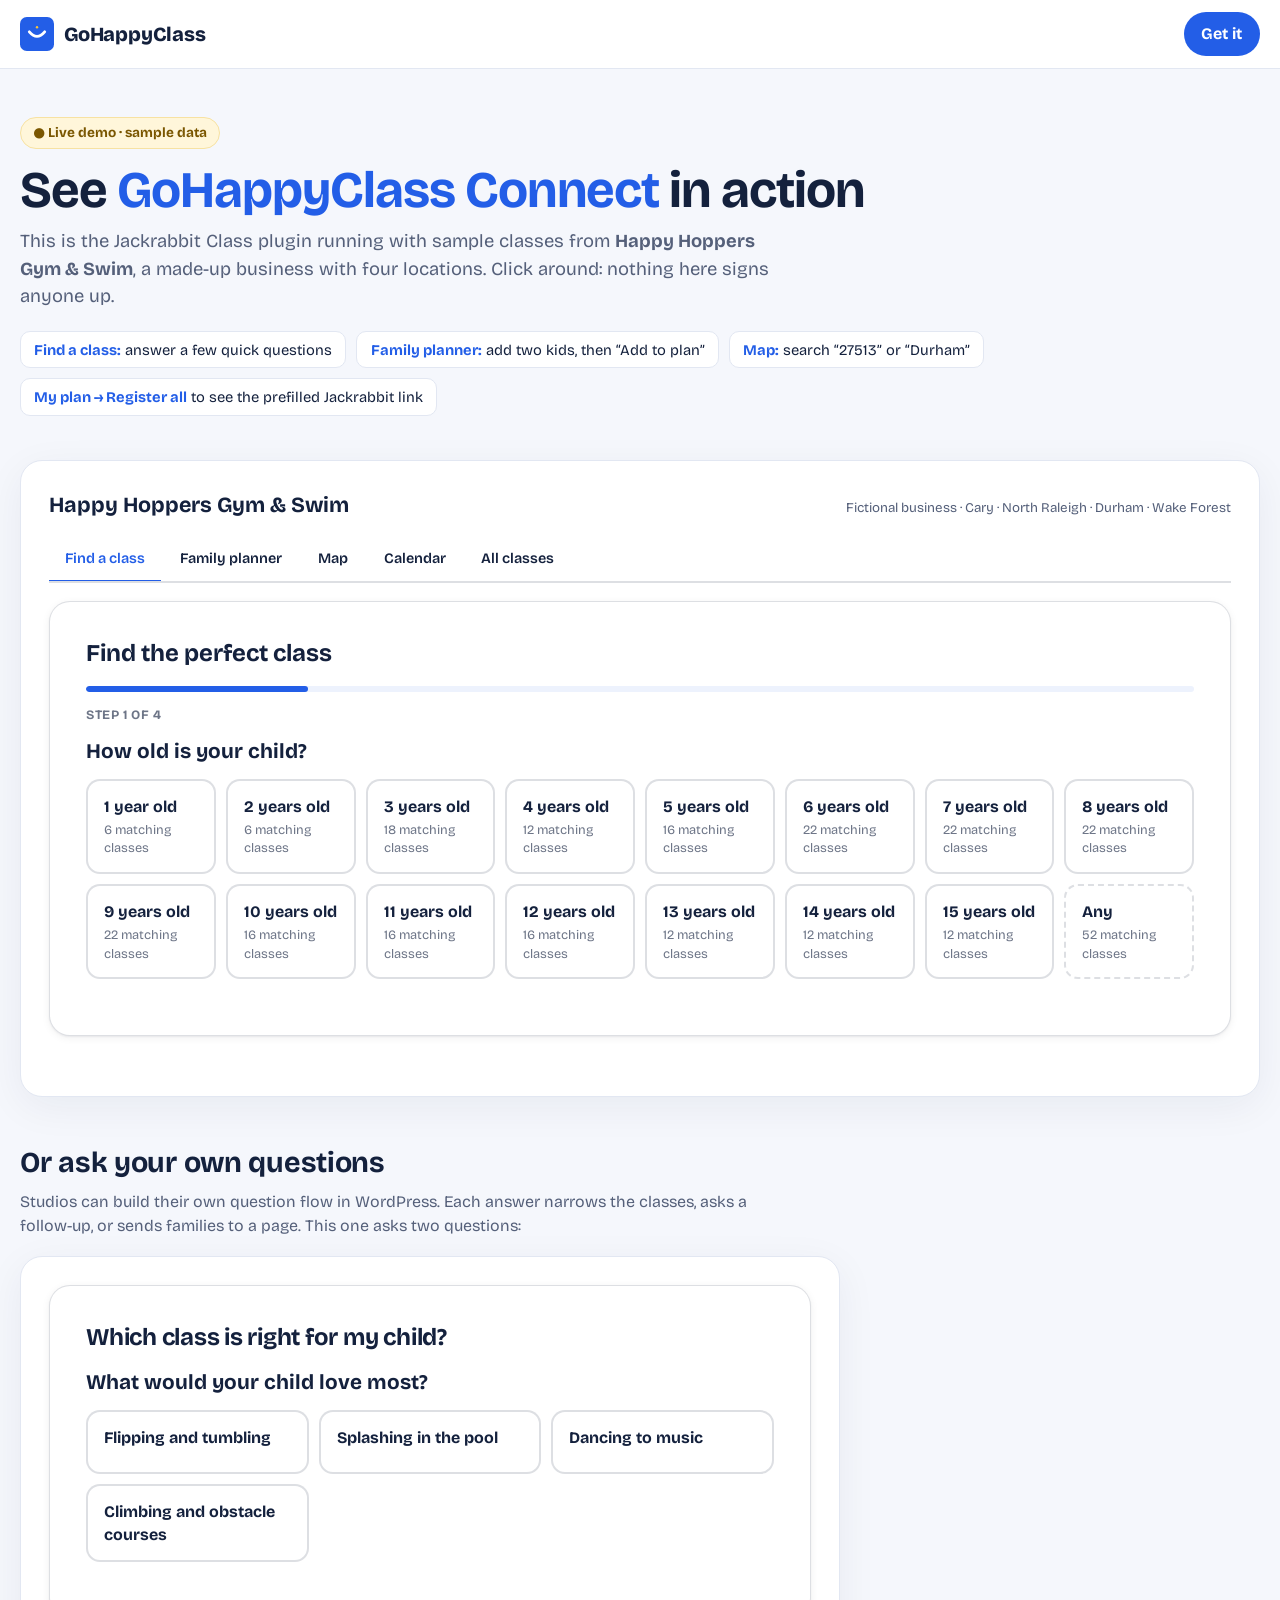
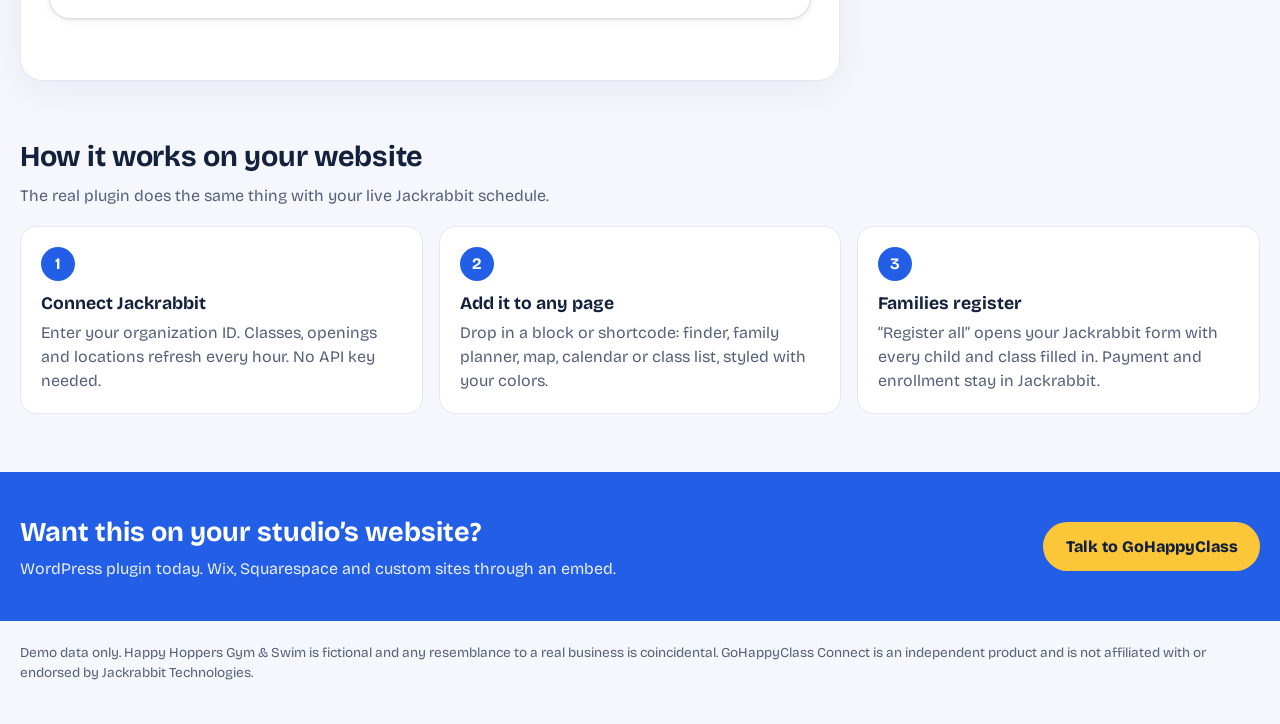
==== demo/index.html @ 3c6f7c7a "Add live GoHappyClass Connect demo at /demo/ and link it from the site Self-contained static demo (f" ====
<!DOCTYPE html>
<html lang="en">
<head>
<meta charset="utf-8">
<meta name="viewport" content="width=device-width, initial-scale=1">
<title>Live Demo – GoHappyClass Connect for Jackrabbit</title>
<meta name="description" content="Try GoHappyClass Connect: a class finder, family planner with multi-child registration, location map and class calendar for Jackrabbit Class businesses. Sample data from a fictional gym.">
<meta name="theme-color" content="#235EE7">
<link rel="icon" type="image/svg+xml" href='data:image/svg+xml;utf8,<svg xmlns="http://www.w3.org/2000/svg" viewBox="0 0 400 400"><rect width="400" height="400" rx="80" fill="%23235EE7"/><path d="M 110 175 Q 200 280 290 175" fill="none" stroke="%23ffffff" stroke-width="34" stroke-linecap="round"/><circle cx="200" cy="120" r="14" fill="%23fbc638"/></svg>'>
<link rel="preconnect" href="https://fonts.googleapis.com">
<link rel="preconnect" href="https://fonts.gstatic.com" crossorigin>
<link href="https://fonts.googleapis.com/css2?family=Bricolage+Grotesque:opsz,wght@12..96,400;12..96,500;12..96,600;12..96,700;12..96,800&display=swap" rel="stylesheet">
<link rel="stylesheet" href="assets/vendor/leaflet/leaflet.css">
<link rel="stylesheet" href="assets/css/frontend.css">
<style>
	:root {
		--ghc-blue: #235EE7;
		--ghc-blue-dark: #1a47b3;
		--ghc-yellow: #fbc638;
		--ghc-ink: #14213d;
		--ghc-muted: #55607a;
		--ghc-bg: #f5f7fc;
		--ghc-line: #e2e7f2;
	}
	* { box-sizing: border-box; }
	html { scroll-behavior: smooth; }
	body { margin: 0; font-family: 'Bricolage Grotesque', system-ui, -apple-system, 'Segoe UI', sans-serif; color: var(--ghc-ink); background: var(--ghc-bg); line-height: 1.5; }
	a { color: var(--ghc-blue); }
	.wrap { width: min(1240px, 100% - 32px); margin: 0 auto; }

	/* Brand colours for the widgets (same settings as Display → Branding in WordPress). */
	.jrcc { --jrcc-primary: #235EE7; --jrcc-accent: #fbc638; --jrcc-text: #14213d; --jrcc-surface: #ffffff; --jrcc-radius: 14px; }

	.site-header { background: #fff; border-bottom: 1px solid var(--ghc-line); }
	.site-header .wrap { display: flex; align-items: center; justify-content: space-between; gap: 16px; min-height: 68px; }
	.brand { display: inline-flex; align-items: center; gap: 10px; color: var(--ghc-ink); text-decoration: none; font-weight: 800; font-size: 1.25rem; letter-spacing: -.01em; }
	.brand svg { width: 34px; height: 34px; }
	.header-cta { display: inline-flex; align-items: center; padding: .6em 1.1em; border-radius: 999px; background: var(--ghc-blue); color: #fff; font-weight: 700; text-decoration: none; }
	.header-cta:hover { background: var(--ghc-blue-dark); }
	.header-cta { white-space: nowrap; }
	@media (max-width: 480px) { .header-cta { font-size: .85rem; padding: .5em .9em; } .brand { font-size: 1.05rem; } }

	.hero { padding: 48px 0 28px; }
	.pill { display: inline-flex; align-items: center; gap: 8px; padding: .35em .9em; border-radius: 999px; background: #fff6da; color: #7a5600; font-weight: 700; font-size: .85rem; border: 1px solid #f7e2a2; }
	.hero h1 { margin: 14px 0 10px; font-size: clamp(2rem, 4.5vw, 3.2rem); line-height: 1.08; letter-spacing: -.02em; }
	.hero h1 span { color: var(--ghc-blue); }
	.hero p { margin: 0; max-width: 760px; font-size: 1.15rem; color: var(--ghc-muted); }
	.try { display: flex; flex-wrap: wrap; gap: 10px; margin-top: 20px; padding: 0; list-style: none; }
	.try li { padding: .45em .9em; border-radius: 10px; background: #fff; border: 1px solid var(--ghc-line); font-size: .92rem; }
	.try strong { color: var(--ghc-blue); }

	.demo-card { padding: clamp(14px, 3vw, 28px); background: #fff; border: 1px solid var(--ghc-line); border-radius: 22px; box-shadow: 0 10px 40px rgba(20, 33, 61, .06); }
	.demo-biz { display: flex; flex-wrap: wrap; align-items: baseline; justify-content: space-between; gap: 6px 16px; margin-bottom: 18px; }
	.demo-biz h2 { margin: 0; font-size: 1.35rem; }
	.demo-biz small { color: var(--ghc-muted); }

	section.more { padding: 44px 0 10px; }
	section.more h2 { font-size: 1.8rem; margin: 0 0 6px; letter-spacing: -.01em; }
	section.more > .wrap > p { color: var(--ghc-muted); margin: 0 0 18px; max-width: 760px; }
	.wizard-card { max-width: 820px; }

	.how { display: grid; grid-template-columns: repeat(auto-fit, minmax(240px, 1fr)); gap: 16px; margin-top: 8px; }
	.how div { padding: 20px; background: #fff; border: 1px solid var(--ghc-line); border-radius: 16px; }
	.how b { display: grid; place-items: center; width: 34px; height: 34px; margin-bottom: 10px; border-radius: 50%; background: var(--ghc-blue); color: #fff; }
	.how h3 { margin: 0 0 4px; font-size: 1.1rem; }
	.how p { margin: 0; color: var(--ghc-muted); }

	.cta { margin: 48px 0 0; padding: 40px 0; background: var(--ghc-blue); color: #fff; }
	.cta .wrap { display: flex; flex-wrap: wrap; align-items: center; justify-content: space-between; gap: 18px; }
	.cta h2 { margin: 0; font-size: 1.7rem; }
	.cta p { margin: 4px 0 0; opacity: .9; }
	.cta a { display: inline-flex; padding: .8em 1.4em; border-radius: 999px; background: var(--ghc-yellow); color: var(--ghc-ink); font-weight: 800; text-decoration: none; }
	footer { padding: 22px 0 40px; color: var(--ghc-muted); font-size: .85rem; }
</style>
</head>
<body>

<header class="site-header">
	<div class="wrap">
		<a class="brand" href="../">
			<svg viewBox="0 0 400 400" aria-hidden="true"><rect width="400" height="400" rx="80" fill="#235EE7"/><path d="M 110 175 Q 200 280 290 175" fill="none" stroke="#fff" stroke-width="34" stroke-linecap="round"/><circle cx="200" cy="120" r="14" fill="#fbc638"/></svg>
			GoHappyClass
		</a>
		<a class="header-cta" href="../services/wordpress-plugin/">Get it</a>
	</div>
</header>

<main>
	<section class="hero">
		<div class="wrap">
			<span class="pill">● Live demo · sample data</span>
			<h1>See <span>GoHappyClass Connect</span> in action</h1>
			<p>This is the Jackrabbit Class plugin running with sample classes from <strong>Happy Hoppers Gym &amp; Swim</strong>, a made-up business with four locations. Click around: nothing here signs anyone up.</p>
			<ul class="try">
				<li><strong>Find a class:</strong> answer a few quick questions</li>
				<li><strong>Family planner:</strong> add two kids, then “Add to plan”</li>
				<li><strong>Map:</strong> search “27513” or “Durham”</li>
				<li><strong>My plan → Register all</strong> to see the prefilled Jackrabbit link</li>
			</ul>
		</div>
	</section>

	<div class="wrap">
		<div class="demo-card">
			<div class="demo-biz">
				<h2>Happy Hoppers Gym &amp; Swim</h2>
				<small>Fictional business · Cary · North Raleigh · Durham · Wake Forest</small>
			</div>
			<div class="jrcc jrcc-widget" data-jrcc='{"widget":"app","tabs":"finder,family,map,calendar,classes","default":"finder","org":"","category":"","cat1":"","cat2":"","cat3":"","categories":"","exclude":"","keywords":"","location":"","type":"","age":"","hide_full":"","children":{"finder":{"mode":"guided","steps":"age,category,day,location","title":"Find the perfect class"},"map":{"layout":"split","height":560,"zoom":"","lat":"","lng":"","radius":25,"filters":"category,age,day,type"},"calendar":{"view":"week","views":"week,month,list","color_by":"category","filters":"category,age,location,type","weekends":"yes"},"classes":{"layout":"cards","filters":"search,category,age,day,location,type","sort":"day","limit":0}}}'>
				<p class="jrcc-loading" role="status">Loading classes…</p>
			</div>
		</div>
	</div>

	<section class="more">
		<div class="wrap">
			<h2>Or ask your own questions</h2>
			<p>Studios can build their own question flow in WordPress. Each answer narrows the classes, asks a follow-up, or sends families to a page. This one asks two questions:</p>
			<div class="demo-card wizard-card">
				<div class="jrcc jrcc-widget" data-jrcc='{"widget":"finder","mode":"wizard","title":"Which class is right for my child?","org":"","category":"","cat1":"","cat2":"","cat3":"","categories":"","exclude":"","keywords":"","location":"","type":"","age":"","hide_full":""}'>
					<p class="jrcc-loading" role="status">Loading classes…</p>
				</div>
			</div>
		</div>
	</section>

	<section class="more">
		<div class="wrap">
			<h2>How it works on your website</h2>
			<p>The real plugin does the same thing with your live Jackrabbit schedule.</p>
			<div class="how">
				<div><b>1</b><h3>Connect Jackrabbit</h3><p>Enter your organization ID. Classes, openings and locations refresh every hour. No API key needed.</p></div>
				<div><b>2</b><h3>Add it to any page</h3><p>Drop in a block or shortcode: finder, family planner, map, calendar or class list, styled with your colors.</p></div>
				<div><b>3</b><h3>Families register</h3><p>“Register all” opens your Jackrabbit form with every child and class filled in. Payment and enrollment stay in Jackrabbit.</p></div>
			</div>
		</div>
	</section>

	<section class="cta">
		<div class="wrap">
			<div>
				<h2>Want this on your studio’s website?</h2>
				<p>WordPress plugin today. Wix, Squarespace and custom sites through an embed.</p>
			</div>
			<a href="../#contact">Talk to GoHappyClass</a>
		</div>
	</section>
</main>

<footer>
	<div class="wrap">Demo data only. Happy Hoppers Gym &amp; Swim is fictional and any resemblance to a real business is coincidental. GoHappyClass Connect is an independent product and is not affiliated with or endorsed by Jackrabbit Technologies.</div>
</footer>

<script src="demo-data.js"></script>
<script src="demo-config.js"></script>
<script src="assets/js/core.js"></script>
<script src="assets/js/plan.js"></script>
<script src="assets/js/classes.js"></script>
<script src="assets/js/finder.js"></script>
<script src="assets/js/calendar.js"></script>
<script src="assets/js/map.js"></script>
<script src="assets/js/app.js"></script>
</body>
</html>
---- demo/assets/vendor/leaflet/leaflet.css ----
/* required styles */

.leaflet-pane,
.leaflet-tile,
.leaflet-marker-icon,
.leaflet-marker-shadow,
.leaflet-tile-container,
.leaflet-pane > svg,
.leaflet-pane > canvas,
.leaflet-zoom-box,
.leaflet-image-layer,
.leaflet-layer {
	position: absolute;
	left: 0;
	top: 0;
	}
.leaflet-container {
	overflow: hidden;
	}
.leaflet-tile,
.leaflet-marker-icon,
.leaflet-marker-shadow {
	-webkit-user-select: none;
	   -moz-user-select: none;
	        user-select: none;
	  -webkit-user-drag: none;
	}
/* Prevents IE11 from highlighting tiles in blue */
.leaflet-tile::selection {
	background: transparent;
}
/* Safari renders non-retina tile on retina better with this, but Chrome is worse */
.leaflet-safari .leaflet-tile {
	image-rendering: -webkit-optimize-contrast;
	}
/* hack that prevents hw layers "stretching" when loading new tiles */
.leaflet-safari .leaflet-tile-container {
	width: 1600px;
	height: 1600px;
	-webkit-transform-origin: 0 0;
	}
.leaflet-marker-icon,
.leaflet-marker-shadow {
	display: block;
	}
/* .leaflet-container svg: reset svg max-width decleration shipped in Joomla! (joomla.org) 3.x */
/* .leaflet-container img: map is broken in FF if you have max-width: 100% on tiles */
.leaflet-container .leaflet-overlay-pane svg {
	max-width: none !important;
	max-height: none !important;
	}
.leaflet-container .leaflet-marker-pane img,
.leaflet-container .leaflet-shadow-pane img,
.leaflet-container .leaflet-tile-pane img,
.leaflet-container img.leaflet-image-layer,
.leaflet-container .leaflet-tile {
	max-width: none !important;
	max-height: none !important;
	width: auto;
	padding: 0;
	}

.leaflet-container img.leaflet-tile {
	/* See: https://bugs.chromium.org/p/chromium/issues/detail?id=600120 */
	mix-blend-mode: plus-lighter;
}

.leaflet-container.leaflet-touch-zoom {
	-ms-touch-action: pan-x pan-y;
	touch-action: pan-x pan-y;
	}
.leaflet-container.leaflet-touch-drag {
	-ms-touch-action: pinch-zoom;
	/* Fallback for FF which doesn't support pinch-zoom */
	touch-action: none;
	touch-action: pinch-zoom;
}
.leaflet-container.leaflet-touch-drag.leaflet-touch-zoom {
	-ms-touch-action: none;
	touch-action: none;
}
.leaflet-container {
	-webkit-tap-highlight-color: transparent;
}
.leaflet-container a {
	-webkit-tap-highlight-color: rgba(51, 181, 229, 0.4);
}
.leaflet-tile {
	filter: inherit;
	visibility: hidden;
	}
.leaflet-tile-loaded {
	visibility: inherit;
	}
.leaflet-zoom-box {
	width: 0;
	height: 0;
	-moz-box-sizing: border-box;
	     box-sizing: border-box;
	z-index: 800;
	}
/* workaround for https://bugzilla.mozilla.org/show_bug.cgi?id=888319 */
.leaflet-overlay-pane svg {
	-moz-user-select: none;
	}

.leaflet-pane         { z-index: 400; }

.leaflet-tile-pane    { z-index: 200; }
.leaflet-overlay-pane { z-index: 400; }
.leaflet-shadow-pane  { z-index: 500; }
.leaflet-marker-pane  { z-index: 600; }
.leaflet-tooltip-pane   { z-index: 650; }
.leaflet-popup-pane   { z-index: 700; }

.leaflet-map-pane canvas { z-index: 100; }
.leaflet-map-pane svg    { z-index: 200; }

.leaflet-vml-shape {
	width: 1px;
	height: 1px;
	}
.lvml {
	behavior: url(#default#VML);
	display: inline-block;
	position: absolute;
	}


/* control positioning */

.leaflet-control {
	position: relative;
	z-index: 800;
	pointer-events: visiblePainted; /* IE 9-10 doesn't have auto */
	pointer-events: auto;
	}
.leaflet-top,
.leaflet-bottom {
	position: absolute;
	z-index: 1000;
	pointer-events: none;
	}
.leaflet-top {
	top: 0;
	}
.leaflet-right {
	right: 0;
	}
.leaflet-bottom {
	bottom: 0;
	}
.leaflet-left {
	left: 0;
	}
.leaflet-control {
	float: left;
	clear: both;
	}
.leaflet-right .leaflet-control {
	float: right;
	}
.leaflet-top .leaflet-control {
	margin-top: 10px;
	}
.leaflet-bottom .leaflet-control {
	margin-bottom: 10px;
	}
.leaflet-left .leaflet-control {
	margin-left: 10px;
	}
.leaflet-right .leaflet-control {
	margin-right: 10px;
	}


/* zoom and fade animations */

.leaflet-fade-anim .leaflet-popup {
	opacity: 0;
	-webkit-transition: opacity 0.2s linear;
	   -moz-transition: opacity 0.2s linear;
	        transition: opacity 0.2s linear;
	}
.leaflet-fade-anim .leaflet-map-pane .leaflet-popup {
	opacity: 1;
	}
.leaflet-zoom-animated {
	-webkit-transform-origin: 0 0;
	    -ms-transform-origin: 0 0;
	        transform-origin: 0 0;
	}
svg.leaflet-zoom-animated {
	will-change: transform;
}

.leaflet-zoom-anim .leaflet-zoom-animated {
	-webkit-transition: -webkit-transform 0.25s cubic-bezier(0,0,0.25,1);
	   -moz-transition:    -moz-transform 0.25s cubic-bezier(0,0,0.25,1);
	        transition:         transform 0.25s cubic-bezier(0,0,0.25,1);
	}
.leaflet-zoom-anim .leaflet-tile,
.leaflet-pan-anim .leaflet-tile {
	-webkit-transition: none;
	   -moz-transition: none;
	        transition: none;
	}

.leaflet-zoom-anim .leaflet-zoom-hide {
	visibility: hidden;
	}


/* cursors */

.leaflet-interactive {
	cursor: pointer;
	}
.leaflet-grab {
	cursor: -webkit-grab;
	cursor:    -moz-grab;
	cursor:         grab;
	}
.leaflet-crosshair,
.leaflet-crosshair .leaflet-interactive {
	cursor: crosshair;
	}
.leaflet-popup-pane,
.leaflet-control {
	cursor: auto;
	}
.leaflet-dragging .leaflet-grab,
.leaflet-dragging .leaflet-grab .leaflet-interactive,
.leaflet-dragging .leaflet-marker-draggable {
	cursor: move;
	cursor: -webkit-grabbing;
	cursor:    -moz-grabbing;
	cursor:         grabbing;
	}

/* marker & overlays interactivity */
.leaflet-marker-icon,
.leaflet-marker-shadow,
.leaflet-image-layer,
.leaflet-pane > svg path,
.leaflet-tile-container {
	pointer-events: none;
	}

.leaflet-marker-icon.leaflet-interactive,
.leaflet-image-layer.leaflet-interactive,
.leaflet-pane > svg path.leaflet-interactive,
svg.leaflet-image-layer.leaflet-interactive path {
	pointer-events: visiblePainted; /* IE 9-10 doesn't have auto */
	pointer-events: auto;
	}

/* visual tweaks */

.leaflet-container {
	background: #ddd;
	outline-offset: 1px;
	}
.leaflet-container a {
	color: #0078A8;
	}
.leaflet-zoom-box {
	border: 2px dotted #38f;
	background: rgba(255,255,255,0.5);
	}


/* general typography */
.leaflet-container {
	font-family: "Helvetica Neue", Arial, Helvetica, sans-serif;
	font-size: 12px;
	font-size: 0.75rem;
	line-height: 1.5;
	}


/* general toolbar styles */

.leaflet-bar {
	box-shadow: 0 1px 5px rgba(0,0,0,0.65);
	border-radius: 4px;
	}
.leaflet-bar a {
	background-color: #fff;
	border-bottom: 1px solid #ccc;
	width: 26px;
	height: 26px;
	line-height: 26px;
	display: block;
	text-align: center;
	text-decoration: none;
	color: black;
	}
.leaflet-bar a,
.leaflet-control-layers-toggle {
	background-position: 50% 50%;
	background-repeat: no-repeat;
	display: block;
	}
.leaflet-bar a:hover,
.leaflet-bar a:focus {
	background-color: #f4f4f4;
	}
.leaflet-bar a:first-child {
	border-top-left-radius: 4px;
	border-top-right-radius: 4px;
	}
.leaflet-bar a:last-child {
	border-bottom-left-radius: 4px;
	border-bottom-right-radius: 4px;
	border-bottom: none;
	}
.leaflet-bar a.leaflet-disabled {
	cursor: default;
	background-color: #f4f4f4;
	color: #bbb;
	}

.leaflet-touch .leaflet-bar a {
	width: 30px;
	height: 30px;
	line-height: 30px;
	}
.leaflet-touch .leaflet-bar a:first-child {
	border-top-left-radius: 2px;
	border-top-right-radius: 2px;
	}
.leaflet-touch .leaflet-bar a:last-child {
	border-bottom-left-radius: 2px;
	border-bottom-right-radius: 2px;
	}

/* zoom control */

.leaflet-control-zoom-in,
.leaflet-control-zoom-out {
	font: bold 18px 'Lucida Console', Monaco, monospace;
	text-indent: 1px;
	}

.leaflet-touch .leaflet-control-zoom-in, .leaflet-touch .leaflet-control-zoom-out  {
	font-size: 22px;
	}


/* layers control */

.leaflet-control-layers {
	box-shadow: 0 1px 5px rgba(0,0,0,0.4);
	background: #fff;
	border-radius: 5px;
	}
.leaflet-control-layers-toggle {
	background-image: url(images/layers.png);
	width: 36px;
	height: 36px;
	}
.leaflet-retina .leaflet-control-layers-toggle {
	background-image: url(images/layers-2x.png);
	background-size: 26px 26px;
	}
.leaflet-touch .leaflet-control-layers-toggle {
	width: 44px;
	height: 44px;
	}
.leaflet-control-layers .leaflet-control-layers-list,
.leaflet-control-layers-expanded .leaflet-control-layers-toggle {
	display: none;
	}
.leaflet-control-layers-expanded .leaflet-control-layers-list {
	display: block;
	position: relative;
	}
.leaflet-control-layers-expanded {
	padding: 6px 10px 6px 6px;
	color: #333;
	background: #fff;
	}
.leaflet-control-layers-scrollbar {
	overflow-y: scroll;
	overflow-x: hidden;
	padding-right: 5px;
	}
.leaflet-control-layers-selector {
	margin-top: 2px;
	position: relative;
	top: 1px;
	}
.leaflet-control-layers label {
	display: block;
	font-size: 13px;
	font-size: 1.08333em;
	}
.leaflet-control-layers-separator {
	height: 0;
	border-top: 1px solid #ddd;
	margin: 5px -10px 5px -6px;
	}

/* Default icon URLs */
.leaflet-default-icon-path { /* used only in path-guessing heuristic, see L.Icon.Default */
	background-image: url(images/marker-icon.png);
	}


/* attribution and scale controls */

.leaflet-container .leaflet-control-attribution {
	background: #fff;
	background: rgba(255, 255, 255, 0.8);
	margin: 0;
	}
.leaflet-control-attribution,
.leaflet-control-scale-line {
	padding: 0 5px;
	color: #333;
	line-height: 1.4;
	}
.leaflet-control-attribution a {
	text-decoration: none;
	}
.leaflet-control-attribution a:hover,
.leaflet-control-attribution a:focus {
	text-decoration: underline;
	}
.leaflet-attribution-flag {
	display: inline !important;
	vertical-align: baseline !important;
	width: 1em;
	height: 0.6669em;
	}
.leaflet-left .leaflet-control-scale {
	margin-left: 5px;
	}
.leaflet-bottom .leaflet-control-scale {
	margin-bottom: 5px;
	}
.leaflet-control-scale-line {
	border: 2px solid #777;
	border-top: none;
	line-height: 1.1;
	padding: 2px 5px 1px;
	white-space: nowrap;
	-moz-box-sizing: border-box;
	     box-sizing: border-box;
	background: rgba(255, 255, 255, 0.8);
	text-shadow: 1px 1px #fff;
	}
.leaflet-control-scale-line:not(:first-child) {
	border-top: 2px solid #777;
	border-bottom: none;
	margin-top: -2px;
	}
.leaflet-control-scale-line:not(:first-child):not(:last-child) {
	border-bottom: 2px solid #777;
	}

.leaflet-touch .leaflet-control-attribution,
.leaflet-touch .leaflet-control-layers,
.leaflet-touch .leaflet-bar {
	box-shadow: none;
	}
.leaflet-touch .leaflet-control-layers,
.leaflet-touch .leaflet-bar {
	border: 2px solid rgba(0,0,0,0.2);
	background-clip: padding-box;
	}


/* popup */

.leaflet-popup {
	position: absolute;
	text-align: center;
	margin-bottom: 20px;
	}
.leaflet-popup-content-wrapper {
	padding: 1px;
	text-align: left;
	border-radius: 12px;
	}
.leaflet-popup-content {
	margin: 13px 24px 13px 20px;
	line-height: 1.3;
	font-size: 13px;
	font-size: 1.08333em;
	min-height: 1px;
	}
.leaflet-popup-content p {
	margin: 17px 0;
	margin: 1.3em 0;
	}
.leaflet-popup-tip-container {
	width: 40px;
	height: 20px;
	position: absolute;
	left: 50%;
	margin-top: -1px;
	margin-left: -20px;
	overflow: hidden;
	pointer-events: none;
	}
.leaflet-popup-tip {
	width: 17px;
	height: 17px;
	padding: 1px;

	margin: -10px auto 0;
	pointer-events: auto;

	-webkit-transform: rotate(45deg);
	   -moz-transform: rotate(45deg);
	    -ms-transform: rotate(45deg);
	        transform: rotate(45deg);
	}
.leaflet-popup-content-wrapper,
.leaflet-popup-tip {
	background: white;
	color: #333;
	box-shadow: 0 3px 14px rgba(0,0,0,0.4);
	}
.leaflet-container a.leaflet-popup-close-button {
	position: absolute;
	top: 0;
	right: 0;
	border: none;
	text-align: center;
	width: 24px;
	height: 24px;
	font: 16px/24px Tahoma, Verdana, sans-serif;
	color: #757575;
	text-decoration: none;
	background: transparent;
	}
.leaflet-container a.leaflet-popup-close-button:hover,
.leaflet-container a.leaflet-popup-close-button:focus {
	color: #585858;
	}
.leaflet-popup-scrolled {
	overflow: auto;
	}

.leaflet-oldie .leaflet-popup-content-wrapper {
	-ms-zoom: 1;
	}
.leaflet-oldie .leaflet-popup-tip {
	width: 24px;
	margin: 0 auto;

	-ms-filter: "progid:DXImageTransform.Microsoft.Matrix(M11=0.70710678, M12=0.70710678, M21=-0.70710678, M22=0.70710678)";
	filter: progid:DXImageTransform.Microsoft.Matrix(M11=0.70710678, M12=0.70710678, M21=-0.70710678, M22=0.70710678);
	}

.leaflet-oldie .leaflet-control-zoom,
.leaflet-oldie .leaflet-control-layers,
.leaflet-oldie .leaflet-popup-content-wrapper,
.leaflet-oldie .leaflet-popup-tip {
	border: 1px solid #999;
	}


/* div icon */

.leaflet-div-icon {
	background: #fff;
	border: 1px solid #666;
	}


/* Tooltip */
/* Base styles for the element that has a tooltip */
.leaflet-tooltip {
	position: absolute;
	padding: 6px;
	background-color: #fff;
	border: 1px solid #fff;
	border-radius: 3px;
	color: #222;
	white-space: nowrap;
	-webkit-user-select: none;
	-moz-user-select: none;
	-ms-user-select: none;
	user-select: none;
	pointer-events: none;
	box-shadow: 0 1px 3px rgba(0,0,0,0.4);
	}
.leaflet-tooltip.leaflet-interactive {
	cursor: pointer;
	pointer-events: auto;
	}
.leaflet-tooltip-top:before,
.leaflet-tooltip-bottom:before,
.leaflet-tooltip-left:before,
.leaflet-tooltip-right:before {
	position: absolute;
	pointer-events: none;
	border: 6px solid transparent;
	background: transparent;
	content: "";
	}

/* Directions */

.leaflet-tooltip-bottom {
	margin-top: 6px;
}
.leaflet-tooltip-top {
	margin-top: -6px;
}
.leaflet-tooltip-bottom:before,
.leaflet-tooltip-top:before {
	left: 50%;
	margin-left: -6px;
	}
.leaflet-tooltip-top:before {
	bottom: 0;
	margin-bottom: -12px;
	border-top-color: #fff;
	}
.leaflet-tooltip-bottom:before {
	top: 0;
	margin-top: -12px;
	margin-left: -6px;
	border-bottom-color: #fff;
	}
.leaflet-tooltip-left {
	margin-left: -6px;
}
.leaflet-tooltip-right {
	margin-left: 6px;
}
.leaflet-tooltip-left:before,
.leaflet-tooltip-right:before {
	top: 50%;
	margin-top: -6px;
	}
.leaflet-tooltip-left:before {
	right: 0;
	margin-right: -12px;
	border-left-color: #fff;
	}
.leaflet-tooltip-right:before {
	left: 0;
	margin-left: -12px;
	border-right-color: #fff;
	}

/* Printing */

@media print {
	/* Prevent printers from removing background-images of controls. */
	.leaflet-control {
		-webkit-print-color-adjust: exact;
		print-color-adjust: exact;
		}
	}
---- demo/assets/css/frontend.css ----
/* GoHappyClass Connect for Jackrabbit — front end.
   Brand colors come from CSS variables set in Settings → Display. Everything is
   scoped under .jrcc so themes are not affected, and fonts are inherited. */

.jrcc {
	--jrcc-primary: #1f6f64;
	--jrcc-accent: #f2a541;
	--jrcc-text: #1d2327;
	--jrcc-surface: #ffffff;
	--jrcc-radius: 12px;
	--jrcc-muted: color-mix(in srgb, var(--jrcc-text) 62%, transparent);
	--jrcc-line: color-mix(in srgb, var(--jrcc-text) 14%, transparent);
	--jrcc-soft: color-mix(in srgb, var(--jrcc-primary) 8%, var(--jrcc-surface));
	--jrcc-shadow: 0 1px 2px rgba(16, 24, 40, .06), 0 2px 8px rgba(16, 24, 40, .06);
	color: var(--jrcc-text);
	font-size: 16px;
	line-height: 1.45;
	box-sizing: border-box;
}
.jrcc *, .jrcc *::before, .jrcc *::after { box-sizing: inherit; }
.jrcc-widget { margin: 0 0 2em; container-type: inline-size; container-name: jrcc; }
.jrcc [hidden] { display: none !important; }
.jrcc h2, .jrcc h3, .jrcc h4 { color: var(--jrcc-text); margin: 0; line-height: 1.25; }
.jrcc p { margin: 0; }
.jrcc a { color: var(--jrcc-primary); }
.jrcc-muted { color: var(--jrcc-muted); font-size: .875em; }
.jrcc-strong { font-weight: 600; }
.jrcc-center { text-align: center; }
.jrcc-icon { width: 1.05em; height: 1.05em; flex: none; fill: none; stroke: currentColor; stroke-width: 2; stroke-linecap: round; stroke-linejoin: round; }

/* Loading / fallback */
.jrcc-fallback-list { display: none; }
.jrcc-loading { padding: 2em; text-align: center; color: var(--jrcc-muted); }
.jrcc-loading::before { content: ""; display: inline-block; width: 1em; height: 1em; margin-right: .5em; vertical-align: -2px; border: 2px solid var(--jrcc-line); border-top-color: var(--jrcc-primary); border-radius: 50%; animation: jrcc-spin .8s linear infinite; }
@keyframes jrcc-spin { to { transform: rotate(360deg); } }
.jrcc-admin-notice { padding: 12px 16px; margin: 0 0 1em; background: #fff8e5; border-left: 4px solid #dba617; font-size: 14px; }

/* Buttons */
.jrcc-btn { display: inline-flex; align-items: center; justify-content: center; gap: .35em; min-height: 40px; padding: .5em 1.05em; border: 1px solid transparent; border-radius: calc(var(--jrcc-radius) * .75); font: inherit; font-size: .9375em; font-weight: 600; line-height: 1.2; text-decoration: none !important; cursor: pointer; transition: background-color .15s, border-color .15s, color .15s, box-shadow .15s; white-space: nowrap; }
.jrcc-btn:focus-visible, .jrcc-option:focus-visible, .jrcc-event:focus-visible, .jrcc-loc:focus-visible, .jrcc-linklike:focus-visible, .jrcc-chip:focus-visible, .jrcc-tabs button:focus-visible, .jrcc-segmented button:focus-visible { outline: 3px solid color-mix(in srgb, var(--jrcc-primary) 45%, transparent); outline-offset: 2px; }
.jrcc-btn-primary { background: var(--jrcc-primary); color: #fff !important; }
.jrcc-btn-primary:hover { background: color-mix(in srgb, var(--jrcc-primary) 85%, #000); }
.jrcc-btn-ghost { background: var(--jrcc-surface); border-color: var(--jrcc-line); color: var(--jrcc-text); }
.jrcc-btn-ghost:hover { border-color: var(--jrcc-primary); color: var(--jrcc-primary); }
.jrcc-btn-link, .jrcc .jrcc-btn-link { background: none; border: 0; padding: .25em 0; min-height: 0; color: var(--jrcc-primary); font: inherit; font-weight: 600; cursor: pointer; text-decoration: underline; text-underline-offset: 2px; }
.jrcc-btn-icon { width: 40px; padding: 0; background: var(--jrcc-surface); border-color: var(--jrcc-line); color: var(--jrcc-text); }
.jrcc-btn-icon:hover { border-color: var(--jrcc-primary); }
.jrcc-btn-sm { min-height: 30px; padding: .3em .7em; font-size: .8125em; }
.jrcc-btn-lg { min-height: 48px; padding: .7em 1.6em; font-size: 1em; }
.jrcc-linklike { background: none; border: 0; padding: 0; margin: 0; font: inherit; color: inherit; text-align: left; cursor: pointer; }
.jrcc-linklike:hover { color: var(--jrcc-primary); text-decoration: underline; }

/* Inputs & filters */
.jrcc-toolbar { display: flex; flex-wrap: wrap; align-items: flex-end; justify-content: space-between; gap: 12px; margin: 0 0 16px; }
.jrcc-toolbar-end { display: flex; align-items: flex-end; gap: 12px; margin-left: auto; }
.jrcc-filters { display: flex; flex-wrap: wrap; align-items: flex-end; gap: 10px; }
.jrcc-filter { display: flex; flex-direction: column; gap: 4px; margin: 0; }
.jrcc-filters .jrcc-filter-label { position: absolute; width: 1px; height: 1px; overflow: hidden; clip: rect(0 0 0 0); white-space: nowrap; }
.jrcc-filter-label { font-size: .75em; font-weight: 600; text-transform: uppercase; letter-spacing: .04em; color: var(--jrcc-muted); }
.jrcc-filter-search { position: relative; flex-direction: row; align-items: center; }
.jrcc-filter-search .jrcc-icon { position: absolute; left: 12px; color: var(--jrcc-muted); pointer-events: none; }
.jrcc-filter-search .jrcc-input { padding-left: 36px; }
.jrcc-input, .jrcc-select { min-height: 42px; padding: .5em .8em; border: 1px solid var(--jrcc-line); border-radius: calc(var(--jrcc-radius) * .75); background: var(--jrcc-surface); color: var(--jrcc-text); font: inherit; font-size: .9375em; max-width: 100%; }
.jrcc-select { padding-right: 2em; min-width: 9em; }
.jrcc-input:focus, .jrcc-select:focus { outline: none; border-color: var(--jrcc-primary); box-shadow: 0 0 0 3px color-mix(in srgb, var(--jrcc-primary) 20%, transparent); }
.jrcc-count { font-size: .875em; color: var(--jrcc-muted); align-self: center; }
.jrcc-clear { align-self: center; }
.jrcc-check { display: inline-flex; align-items: center; gap: .4em; font-size: .9375em; cursor: pointer; }

/* Badges */
.jrcc-badge { display: inline-flex; align-items: center; padding: .15em .6em; border-radius: 999px; font-size: .72em; font-weight: 700; letter-spacing: .03em; text-transform: uppercase; background: var(--jrcc-soft); color: var(--jrcc-primary); white-space: nowrap; }
.jrcc-badge-camp { background: color-mix(in srgb, var(--jrcc-accent) 22%, var(--jrcc-surface)); color: color-mix(in srgb, var(--jrcc-accent) 55%, #000); }
.jrcc-badge-cat { background: transparent; border: 1px solid var(--jrcc-line); color: var(--jrcc-muted); text-transform: none; letter-spacing: 0; font-weight: 600; }
.jrcc-badge-low { background: #fff1e0; color: #a14a00; text-transform: none; letter-spacing: 0; }
.jrcc-badge-full { background: #f3f4f6; color: #555; }
.jrcc-badge-tag { color: #fff; }

/* Cards */
.jrcc-cards { display: grid; grid-template-columns: repeat(auto-fill, minmax(min(100%, 290px), 1fr)); gap: 16px; }
.jrcc-cards-1 { grid-template-columns: 1fr; }
.jrcc-card { position: relative; display: flex; flex-direction: column; gap: 10px; padding: 18px; background: var(--jrcc-surface); border: 1px solid var(--jrcc-line); border-radius: var(--jrcc-radius); box-shadow: var(--jrcc-shadow); border-top: 4px solid var(--jrcc-card-accent, var(--jrcc-primary)); }
.jrcc-card.is-full { opacity: .85; }
.jrcc-card-top { display: flex; flex-wrap: wrap; gap: 6px; }
.jrcc-card-title { font-size: 1.08em; font-weight: 700; }
.jrcc-meta { list-style: none; margin: 0; padding: 0; display: grid; gap: 6px; font-size: .9em; }
.jrcc-meta li { display: flex; align-items: flex-start; gap: 8px; margin: 0; }
.jrcc-meta .jrcc-icon { margin-top: .2em; color: var(--jrcc-primary); }
.jrcc-card-foot { display: flex; flex-wrap: wrap; align-items: center; justify-content: space-between; gap: 10px; margin-top: auto; padding-top: 12px; border-top: 1px solid var(--jrcc-line); }
.jrcc-card-actions { display: flex; gap: 8px; margin-left: auto; }
.jrcc-price { font-weight: 700; }
.jrcc-more { margin-top: 16px; }

/* Empty */
.jrcc-empty { display: flex; flex-direction: column; align-items: center; gap: 8px; padding: 40px 16px; text-align: center; color: var(--jrcc-muted); border: 1px dashed var(--jrcc-line); border-radius: var(--jrcc-radius); }
.jrcc-empty .jrcc-icon { width: 28px; height: 28px; color: var(--jrcc-accent); }

/* Table */
.jrcc-table-wrap { overflow-x: auto; border: 1px solid var(--jrcc-line); border-radius: var(--jrcc-radius); }
.jrcc-table { width: 100%; border-collapse: collapse; font-size: .9em; background: var(--jrcc-surface); margin: 0; }
.jrcc-table th { text-align: left; font-size: .78em; text-transform: uppercase; letter-spacing: .04em; color: var(--jrcc-muted); background: var(--jrcc-soft); }
.jrcc-table th, .jrcc-table td { padding: 12px 14px; border: 0; border-bottom: 1px solid var(--jrcc-line); vertical-align: top; }
.jrcc-table tr:last-child td { border-bottom: 0; }
.jrcc-table tr.is-full td { color: var(--jrcc-muted); }
.jrcc-td-action { text-align: right; }

/* Details dialog */
.jrcc-dialog { width: min(640px, calc(100vw - 24px)); max-height: calc(100vh - 32px); padding: 0; border: 0; border-radius: var(--jrcc-radius); background: var(--jrcc-surface); color: var(--jrcc-text); box-shadow: 0 24px 60px rgba(0, 0, 0, .25); }
.jrcc-dialog::backdrop { background: rgba(15, 23, 42, .55); }
.jrcc-dialog-inner { position: relative; display: flex; flex-direction: column; gap: 14px; padding: 28px; }
.jrcc-dialog h2 { font-size: 1.4em; padding-right: 32px; }
.jrcc-dialog-close { position: absolute; top: 14px; right: 14px; display: grid; place-items: center; width: 36px; height: 36px; border: 0; border-radius: 50%; background: var(--jrcc-soft); color: var(--jrcc-text); cursor: pointer; }
.jrcc-dialog-close .jrcc-icon { width: 18px; height: 18px; }
.jrcc-details { display: grid; grid-template-columns: max-content 1fr; gap: 8px 18px; margin: 0; font-size: .95em; }
.jrcc-details dt { font-weight: 700; color: var(--jrcc-muted); font-size: .85em; text-transform: uppercase; letter-spacing: .04em; padding-top: .15em; }
.jrcc-details dd { margin: 0; }
.jrcc-desc { font-size: .95em; padding-top: 12px; border-top: 1px solid var(--jrcc-line); }
.jrcc-desc p { margin: 0 0 .7em; }
.jrcc-dialog-actions { display: flex; flex-wrap: wrap; justify-content: flex-end; gap: 10px; padding-top: 6px; }

/* Calendar */
.jrcc-cal-head { display: flex; flex-wrap: wrap; align-items: center; justify-content: space-between; gap: 12px; margin-bottom: 14px; }
.jrcc-cal-head-left { display: flex; align-items: center; gap: 14px; flex-wrap: wrap; }
.jrcc-cal-nav { display: flex; gap: 6px; }
.jrcc-cal-title { font-size: 1.15em; font-weight: 700; }
.jrcc-segmented { display: inline-flex; padding: 3px; gap: 2px; border-radius: calc(var(--jrcc-radius) * .75 + 3px); background: var(--jrcc-soft); }
.jrcc-segmented button, .jrcc-tabs button { border: 0; background: transparent; color: var(--jrcc-text); font: inherit; font-weight: 600; font-size: .9em; padding: .45em 1em; border-radius: calc(var(--jrcc-radius) * .75); cursor: pointer; }
.jrcc-segmented button[aria-selected="true"] { background: var(--jrcc-surface); color: var(--jrcc-primary); box-shadow: var(--jrcc-shadow); }
.jrcc-week { display: grid; grid-template-columns: repeat(var(--jrcc-cols, 7), minmax(0, 1fr)); gap: 8px; }
.jrcc-day { display: flex; flex-direction: column; min-width: 0; background: var(--jrcc-soft); border-radius: var(--jrcc-radius); padding: 8px; }
.jrcc-day.is-today { box-shadow: inset 0 0 0 2px var(--jrcc-primary); }
.jrcc-day-head { display: flex; align-items: baseline; gap: 6px; padding: 4px 4px 8px; font-size: .85em; font-weight: 700; text-transform: uppercase; letter-spacing: .04em; }
.jrcc-day-date { color: var(--jrcc-muted); font-weight: 600; }
.jrcc-day-count { margin-left: auto; color: var(--jrcc-muted); font-weight: 600; display: none; }
.jrcc-day-events { display: flex; flex-direction: column; gap: 6px; }
.jrcc-none { padding: 4px; font-size: .8em; }
.jrcc-event { --jrcc-event: var(--jrcc-primary); display: flex; flex-direction: column; align-items: flex-start; gap: 2px; width: 100%; padding: 8px 9px; border: 0; border-left: 4px solid var(--jrcc-event); border-radius: calc(var(--jrcc-radius) * .6); background: var(--jrcc-surface); color: var(--jrcc-text); font: inherit; font-size: .82em; text-align: left; cursor: pointer; box-shadow: var(--jrcc-shadow); }
.jrcc-event:hover { background: color-mix(in srgb, var(--jrcc-event) 10%, var(--jrcc-surface)); }
.jrcc-event.is-full { opacity: .6; }
.jrcc-event-time { font-weight: 700; color: color-mix(in srgb, var(--jrcc-event) 70%, var(--jrcc-text)); }
.jrcc-event-name { font-weight: 600; line-height: 1.25; overflow-wrap: anywhere; }
.jrcc-event-meta { color: var(--jrcc-muted); font-size: .92em; }
.jrcc-event .jrcc-badge { margin-top: 3px; }
.jrcc-event.is-compact { flex-direction: row; display: block; padding: 3px 6px; font-size: .75em; white-space: nowrap; overflow: hidden; text-overflow: ellipsis; box-shadow: none; background: color-mix(in srgb, var(--jrcc-event) 12%, var(--jrcc-surface)); border-left-width: 3px; }
.jrcc-weekend-note { padding: 8px; margin-bottom: 6px; border-radius: calc(var(--jrcc-radius) * .6); background: color-mix(in srgb, var(--jrcc-accent) 18%, var(--jrcc-surface)); font-size: .8em; }
.jrcc-month { display: grid; grid-template-columns: repeat(var(--jrcc-cols, 7), minmax(0, 1fr)); border: 1px solid var(--jrcc-line); border-radius: var(--jrcc-radius); overflow: hidden; background: var(--jrcc-line); gap: 1px; }
.jrcc-month-dow { padding: 8px; background: var(--jrcc-soft); font-size: .75em; font-weight: 700; text-transform: uppercase; letter-spacing: .04em; text-align: center; }
.jrcc-month-cell { display: flex; flex-direction: column; gap: 3px; min-height: 110px; padding: 6px; background: var(--jrcc-surface); min-width: 0; }
.jrcc-month-cell.is-out { background: color-mix(in srgb, var(--jrcc-surface) 92%, var(--jrcc-text)); }
.jrcc-month-cell.is-today .jrcc-month-date { background: var(--jrcc-primary); color: #fff; }
.jrcc-month-date { align-self: flex-end; display: grid; place-items: center; min-width: 26px; height: 26px; border-radius: 50%; font-size: .8em; font-weight: 700; }
.jrcc-month-more { font-size: .75em; text-align: left; }
.jrcc-agenda { display: grid; gap: 20px; }
.jrcc-agenda h4 { font-size: .85em; text-transform: uppercase; letter-spacing: .05em; color: var(--jrcc-muted); margin-bottom: 8px; }
.jrcc-agenda ul { list-style: none; margin: 0; padding: 0; display: grid; gap: 8px; }
.jrcc-agenda-row { display: flex; flex-wrap: wrap; align-items: center; gap: 10px 16px; margin: 0; padding: 12px 14px; background: var(--jrcc-surface); border: 1px solid var(--jrcc-line); border-left: 4px solid var(--jrcc-event, var(--jrcc-primary)); border-radius: var(--jrcc-radius); }
.jrcc-agenda-time { min-width: 9.5em; font-weight: 700; font-size: .9em; }
.jrcc-agenda-main { display: flex; flex-direction: column; gap: 2px; flex: 1 1 14em; }
.jrcc-agenda-row .jrcc-btn { margin-left: auto; }
.jrcc-legend { display: flex; flex-wrap: wrap; gap: 6px 16px; margin-top: 14px; font-size: .82em; color: var(--jrcc-muted); }
.jrcc-legend-item { display: inline-flex; align-items: center; gap: 6px; }
.jrcc-legend-item i { width: 12px; height: 12px; border-radius: 3px; }

/* Finder */
.jrcc-finder { padding: clamp(18px, 4vw, 36px); background: var(--jrcc-surface); border: 1px solid var(--jrcc-line); border-radius: calc(var(--jrcc-radius) * 1.5); box-shadow: var(--jrcc-shadow); }
.jrcc .jrcc-finder-title { font-size: 1.5em; margin-bottom: 18px; }
.jrcc-finder-panel { display: flex; flex-direction: column; gap: 14px; }
.jrcc-progress { height: 6px; border-radius: 99px; background: var(--jrcc-soft); overflow: hidden; }
.jrcc-progress span { display: block; height: 100%; background: var(--jrcc-primary); border-radius: inherit; transition: width .3s; }
.jrcc-step-count { font-size: .8em; font-weight: 700; text-transform: uppercase; letter-spacing: .05em; color: var(--jrcc-muted); }
.jrcc-question { font-size: 1.3em; }
.jrcc-options { display: grid; grid-template-columns: repeat(auto-fill, minmax(min(100%, 200px), 1fr)); gap: 10px; }
.jrcc-options.is-many { grid-template-columns: repeat(auto-fill, minmax(min(100%, 125px), 1fr)); }
.jrcc-option { display: flex; flex-direction: column; align-items: flex-start; gap: 3px; min-height: 64px; padding: 14px 16px; border: 2px solid var(--jrcc-line); border-radius: var(--jrcc-radius); background: var(--jrcc-surface); color: var(--jrcc-text); font: inherit; text-align: left; cursor: pointer; transition: border-color .15s, background-color .15s, transform .1s; }
.jrcc-option:hover { border-color: var(--jrcc-primary); background: var(--jrcc-soft); }
.jrcc-option:active { transform: scale(.98); }
.jrcc-option-label { font-weight: 700; }
.jrcc-option-sub { font-size: .8em; color: var(--jrcc-muted); }
.jrcc-option-any { border-style: dashed; }
.jrcc-finder-nav { display: flex; align-items: center; gap: 16px; padding-top: 6px; }
.jrcc-chips { display: flex; flex-wrap: wrap; gap: 8px; }
.jrcc-chip { padding: .35em .85em; border: 1px solid var(--jrcc-primary); border-radius: 999px; background: var(--jrcc-soft); color: var(--jrcc-primary); font: inherit; font-size: .85em; font-weight: 600; cursor: pointer; }
.jrcc-results { display: flex; flex-direction: column; gap: 12px; }
.jrcc-finder-panel .jrcc-count { align-self: flex-start; }

/* Family planner */
.jrcc .jrcc-family > .jrcc-muted { margin: -8px 0 16px; }
.jrcc-children { display: grid; gap: 10px; margin-bottom: 12px; }
.jrcc-child { display: flex; flex-wrap: wrap; align-items: center; gap: 10px; padding: 10px; border: 1px solid var(--jrcc-line); border-left: 6px solid var(--jrcc-child); border-radius: var(--jrcc-radius); background: color-mix(in srgb, var(--jrcc-child) 6%, var(--jrcc-surface)); }
.jrcc-child-swatch { display: none; }
.jrcc-child-name { width: 10em; }
.jrcc-child-count { font-size: .85em; color: var(--jrcc-muted); font-weight: 600; }
.jrcc-family-actions { display: flex; flex-wrap: wrap; align-items: center; justify-content: space-between; gap: 10px; margin-bottom: 18px; }
.jrcc-family-event { cursor: default; }
.jrcc-event-child { font-size: .78em; font-weight: 800; text-transform: uppercase; letter-spacing: .04em; color: var(--jrcc-event); }
.jrcc-family-event .jrcc-btn { margin-top: 6px; }

/* Map */
.jrcc-map-layout { display: grid; grid-template-columns: minmax(300px, 380px) 1fr; gap: 16px; align-items: start; }
.jrcc-map-side { display: flex; flex-direction: column; gap: 12px; min-width: 0; }
.jrcc-map-main { position: sticky; top: 16px; }
.jrcc-map-canvas { width: 100%; border-radius: var(--jrcc-radius); overflow: hidden; background: var(--jrcc-soft); border: 1px solid var(--jrcc-line); z-index: 0; }
.jrcc-map-search { display: flex; flex-wrap: wrap; gap: 8px; }
.jrcc-map-search .jrcc-filter-search { flex: 1 1 160px; }
.jrcc-map-search .jrcc-input { width: 100%; }
.jrcc-map-side .jrcc-toolbar { margin: 0; }
.jrcc-map-side .jrcc-select { min-width: 0; }
.jrcc-map-status:empty { display: none; }
.jrcc-map-status { font-size: .875em; color: var(--jrcc-muted); }
.jrcc-map-list { max-height: 640px; overflow-y: auto; padding-right: 4px; display: flex; flex-direction: column; gap: 12px; }
.jrcc-map-list .jrcc-cards { grid-template-columns: 1fr; }
.jrcc-loc-list { list-style: none; margin: 0; padding: 0; display: grid; gap: 8px; }
.jrcc-loc-list li { margin: 0; }
.jrcc-loc { display: flex; align-items: center; gap: 12px; width: 100%; padding: 12px; border: 1px solid var(--jrcc-line); border-radius: var(--jrcc-radius); background: var(--jrcc-surface); color: var(--jrcc-text); font: inherit; text-align: left; cursor: pointer; }
.jrcc-loc:hover { border-color: var(--jrcc-primary); background: var(--jrcc-soft); }
.jrcc-loc-count { display: grid; place-items: center; flex: none; width: 36px; height: 36px; border-radius: 50%; background: var(--jrcc-primary); color: #fff; font-weight: 700; font-size: .85em; }
.jrcc-loc-text { display: flex; flex-direction: column; gap: 2px; min-width: 0; }
.jrcc-loc-dist { margin-left: auto; font-size: .85em; font-weight: 700; color: var(--jrcc-primary); white-space: nowrap; }
.jrcc-loc-head { padding: 4px 0; }
.jrcc-loc-head h3 { font-size: 1.2em; margin-bottom: 4px; }
.jrcc-unplaced summary { cursor: pointer; font-size: .875em; color: var(--jrcc-muted); }
.jrcc-pin-wrap { background: none; border: 0; }
.jrcc-pin { position: relative; display: grid; place-items: center; width: 34px; height: 34px; border-radius: 50% 50% 50% 0; transform: rotate(-45deg); background: var(--jrcc-primary); border: 2px solid #fff; box-shadow: 0 2px 6px rgba(0, 0, 0, .3); }
.jrcc-pin span { transform: rotate(45deg); color: #fff; font: 700 12px/1 system-ui, sans-serif; }
.jrcc-pin.is-active { background: var(--jrcc-accent); }
.jrcc-map-error { padding: 2em; text-align: center; }
.jrcc .leaflet-container { font: inherit; }

/* Tabs */
.jrcc-tabs { display: flex; flex-wrap: nowrap; overflow-x: auto; scrollbar-width: none; gap: 4px; margin-bottom: 18px; border-bottom: 2px solid var(--jrcc-line); }
.jrcc-tabs button { flex: none; white-space: nowrap; border-radius: 0; margin-bottom: -2px; padding: .7em 1.1em; border-bottom: 3px solid transparent; }
.jrcc-tabs button[aria-selected="true"] { color: var(--jrcc-primary); border-bottom-color: var(--jrcc-primary); }
.jrcc-tab-panel { margin: 0; }

/* Responsive */
@container jrcc (max-width: 860px) {
	.jrcc-map-layout { grid-template-columns: 1fr; }
	.jrcc-map-main { position: static; order: -1; }
	.jrcc-map-list { max-height: none; }
	.jrcc-week { grid-template-columns: 1fr; }
	.jrcc-day.is-empty { display: none; }
	.jrcc-day-count { display: inline; }
	.jrcc-month-cell { min-height: 64px; }
	.jrcc-month .jrcc-event.is-compact { font-size: 0; padding: 0; height: 8px; border-radius: 4px; border: 0; background: var(--jrcc-event); }
}
@container jrcc (max-width: 600px) {
	.jrcc-toolbar, .jrcc-filters { flex-direction: column; align-items: stretch; }
	.jrcc-toolbar-end { margin-left: 0; justify-content: space-between; }
	.jrcc-filter, .jrcc-select, .jrcc-input { width: 100%; }
	.jrcc-dialog-inner { padding: 22px 18px; }
	.jrcc-details { grid-template-columns: 1fr; gap: 2px; }
	.jrcc-details dd { margin-bottom: 8px; }
	.jrcc-agenda-time { min-width: 0; }
	.jrcc-cal-head { flex-direction: column; align-items: stretch; }
}
@media (prefers-reduced-motion: reduce) {
	.jrcc *, .jrcc *::before { transition: none !important; animation: none !important; }
}
@container jrcc (max-width: 760px) {
	.jrcc-table thead { display: none; }
	.jrcc-table tr { display: block; padding: 10px 0; border-bottom: 1px solid var(--jrcc-line); }
	.jrcc-table td { display: flex; justify-content: space-between; gap: 12px; padding: 4px 14px; border: 0; text-align: right; }
	.jrcc-table td::before { content: attr(data-label); font-weight: 600; color: var(--jrcc-muted); text-align: left; }
	.jrcc-table td:first-child { display: block; text-align: left; }
	.jrcc-table td:empty { display: none; }
	.jrcc-table td:first-child::before, .jrcc-td-action::before { content: none; }
}
/* The details dialog lives outside the widget container. */
@media (max-width: 600px) {
	.jrcc-dialog-inner { padding: 22px 18px; }
	.jrcc-details { grid-template-columns: 1fr; gap: 2px; }
	.jrcc-details dd { margin-bottom: 8px; }
}

/* Registration cart ("My plan") */
.jrcc-small { font-size: .82em; }
.jrcc-btn-block { width: 100%; }
.jrcc-plan-btn.is-added { color: var(--jrcc-primary); border-color: var(--jrcc-primary); background: var(--jrcc-soft); }
.jrcc-family-event.is-picked { background: var(--jrcc-event); color: #fff; }
.jrcc-family-event.is-picked .jrcc-event-child, .jrcc-family-event.is-picked .jrcc-event-time, .jrcc-family-event.is-picked .jrcc-event-meta { color: rgba(255, 255, 255, .9); }
.jrcc-family-event.is-picked .jrcc-plan-btn.is-added { background: #fff; color: var(--jrcc-event); border-color: #fff; }
.jrcc-family-event .jrcc-plan-btn { margin-top: 6px; }

.jrcc-fab { position: fixed; right: 20px; bottom: 20px; z-index: 99990; display: inline-flex; align-items: center; gap: 6px; padding: 12px 18px; border: 0; border-radius: 999px; background: var(--jrcc-primary); color: #fff; font: inherit; font-weight: 700; box-shadow: 0 8px 24px rgba(0, 0, 0, .25); cursor: pointer; }
.jrcc-fab[hidden] { display: none; }
.jrcc-fab:hover { background: color-mix(in srgb, var(--jrcc-primary) 85%, #000); }
.jrcc-fab-count { display: grid; place-items: center; min-width: 24px; height: 24px; padding: 0 6px; margin-left: 4px; border-radius: 999px; background: #fff; color: var(--jrcc-primary); font-size: .85em; }

.jrcc-toast { position: fixed; left: 50%; bottom: 24px; z-index: 99995; display: flex; align-items: center; gap: 16px; padding: 12px 18px; border-radius: var(--jrcc-radius); background: #1d2327; color: #fff; font-size: .95em; box-shadow: 0 8px 24px rgba(0, 0, 0, .3); transform: translate(-50%, 140%); opacity: 0; transition: transform .25s, opacity .25s; pointer-events: none; }
.jrcc-toast.is-on { transform: translate(-50%, 0); opacity: 1; pointer-events: auto; }
.jrcc-toast .jrcc-btn-link { color: #fff; }

.jrcc-chooser { width: min(520px, calc(100vw - 24px)); }
.jrcc-chooser .jrcc-options { grid-template-columns: repeat(auto-fill, minmax(min(100%, 180px), 1fr)); }

.jrcc-drawer { position: fixed; inset: 0 0 0 auto; width: min(460px, 100vw); max-width: 100vw; height: 100%; max-height: 100%; margin: 0 0 0 auto; padding: 0; border: 0; background: var(--jrcc-surface); color: var(--jrcc-text); box-shadow: -12px 0 40px rgba(0, 0, 0, .2); }
.jrcc-drawer::backdrop { background: rgba(15, 23, 42, .45); }
.jrcc-drawer-inner { display: flex; flex-direction: column; height: 100%; }
.jrcc-drawer-head { position: relative; padding: 20px 22px 14px; border-bottom: 1px solid var(--jrcc-line); }
.jrcc-drawer-head h2 { font-size: 1.35em; }
.jrcc-drawer-head .jrcc-dialog-close { top: 16px; }
.jrcc-drawer-body { flex: 1; overflow-y: auto; padding: 16px 22px; display: flex; flex-direction: column; gap: 14px; }
.jrcc-drawer-foot { padding: 16px 22px 20px; border-top: 1px solid var(--jrcc-line); display: flex; flex-direction: column; gap: 10px; background: var(--jrcc-soft); }
.jrcc-drawer-actions { display: flex; align-items: center; justify-content: space-between; gap: 10px; }
.jrcc-plan-child { padding: 12px; border: 1px solid var(--jrcc-line); border-left: 5px solid var(--jrcc-child); border-radius: var(--jrcc-radius); }
.jrcc-plan-child-head { display: flex; align-items: center; gap: 10px; margin-bottom: 8px; }
.jrcc-plan-dot { display: none; }
.jrcc-plan-name { flex: 1; min-height: 36px; font-weight: 700; }
.jrcc-plan-items { list-style: none; margin: 0; padding: 0; display: grid; gap: 8px; }
.jrcc-plan-item { display: flex; gap: 10px; justify-content: space-between; margin: 0; padding: 10px; border-radius: calc(var(--jrcc-radius) * .6); background: var(--jrcc-soft); }
.jrcc-plan-item.has-clash { box-shadow: inset 0 0 0 1px #d97706; }
.jrcc-plan-item-main { display: flex; flex-direction: column; gap: 2px; min-width: 0; }
.jrcc-plan-item-main strong { font-size: .95em; overflow-wrap: anywhere; }
.jrcc-plan-item-side { display: flex; flex-direction: column; align-items: flex-end; gap: 4px; flex: none; }
.jrcc-plan-warn { color: #a14a00; font-size: .82em; font-weight: 600; }
.jrcc-plan-remove { display: grid; place-items: center; width: 28px; height: 28px; border: 0; border-radius: 50%; background: transparent; color: var(--jrcc-muted); cursor: pointer; }
.jrcc-plan-remove:hover { background: #fde2e2; color: #b32d2e; }
.jrcc-plan-total { display: grid; grid-template-columns: 1fr auto; gap: 2px 10px; align-items: baseline; }
.jrcc-plan-total strong { font-size: 1.15em; }
.jrcc-plan-total small { grid-column: 1 / -1; }
@media (max-width: 600px) {
	.jrcc-fab { right: 12px; bottom: 12px; }
	.jrcc-drawer { width: 100vw; }
}

/* Demo mode */
.jrcc-demo-list { margin: 0; padding-left: 1.2em; display: grid; gap: 8px; }
.jrcc-demo-list ul { margin: 4px 0 0; padding-left: 1.1em; color: var(--jrcc-muted); }
.jrcc-demo-url { display: block; padding: 10px 12px; border-radius: calc(var(--jrcc-radius) * .6); background: var(--jrcc-soft); font-size: .78em; word-break: break-all; white-space: pre-wrap; }
.jrcc-demo-dialog .jrcc-badge { align-self: flex-start; }
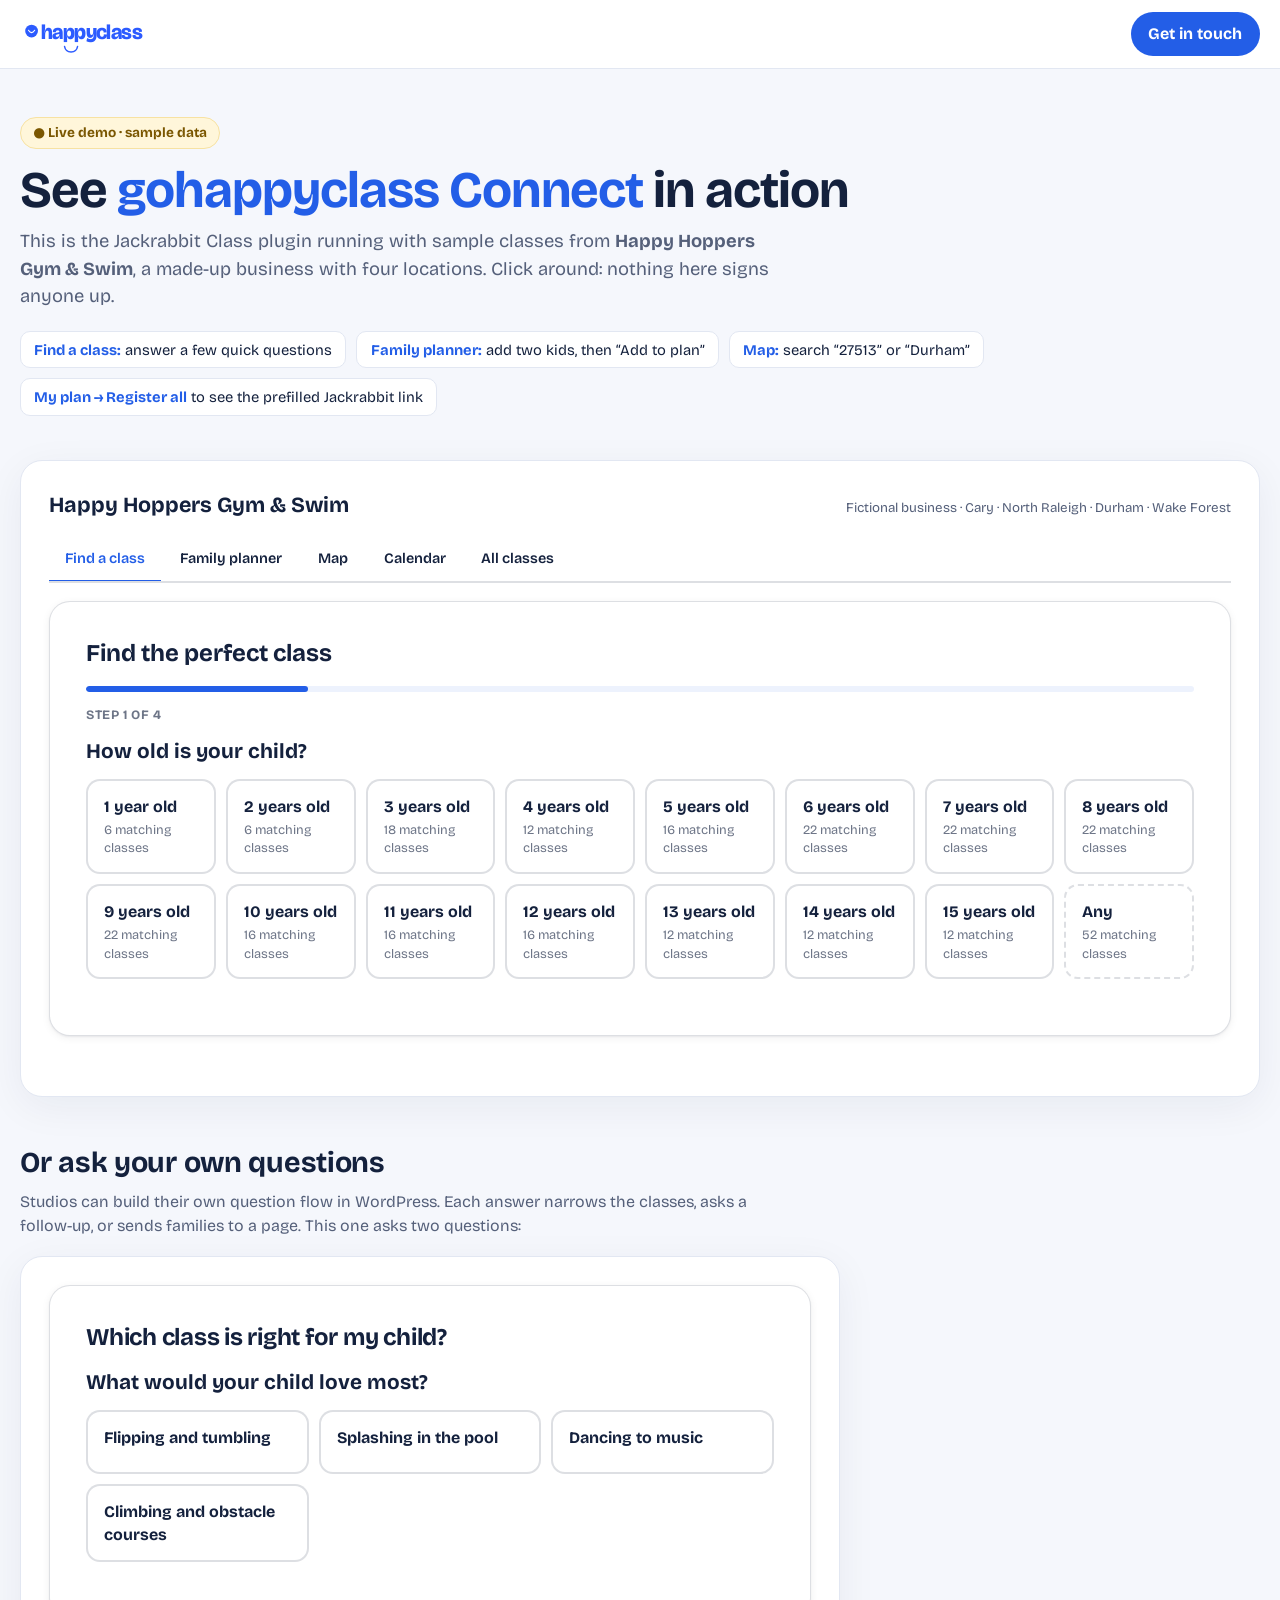
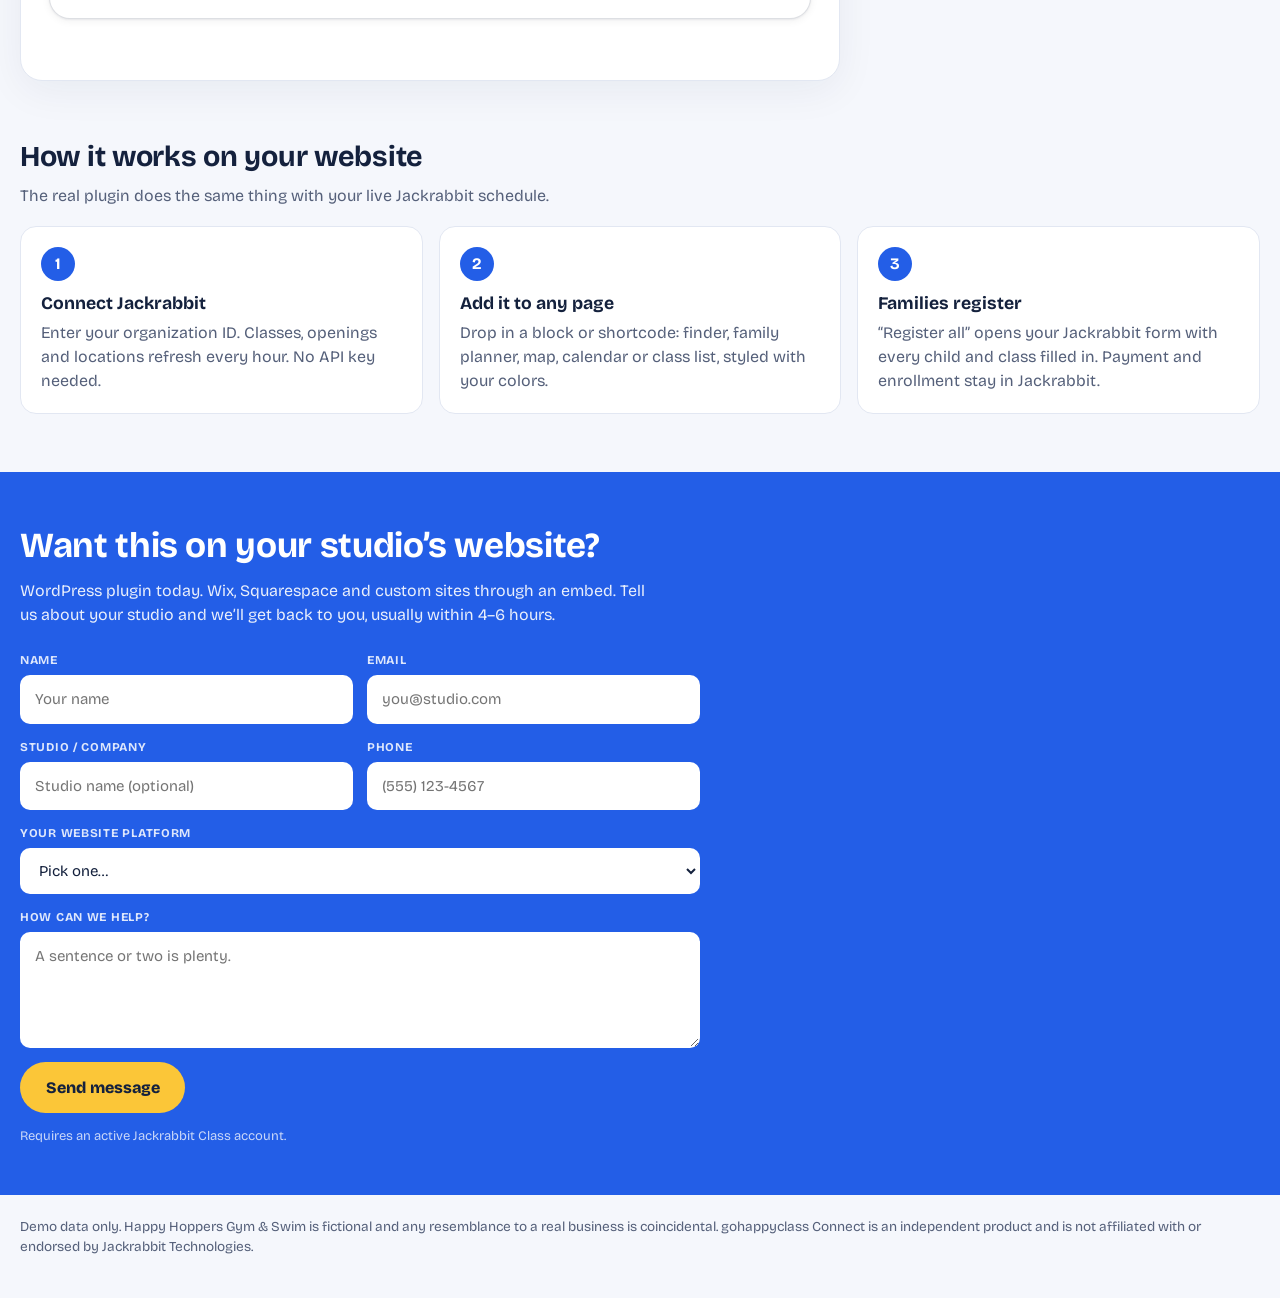
==== commit b0f3625e: "Demo: site logo, lowercase gohappyclass, contact form; add live demo banner sitewide - Demo header u" ====
--- a/demo/index.html
+++ b/demo/index.html
@@ -3,8 +3,8 @@
 <head>
 <meta charset="utf-8">
 <meta name="viewport" content="width=device-width, initial-scale=1">
-<title>Live Demo – GoHappyClass Connect for Jackrabbit</title>
-<meta name="description" content="Try GoHappyClass Connect: a class finder, family planner with multi-child registration, location map and class calendar for Jackrabbit Class businesses. Sample data from a fictional gym.">
+<title>Live Demo – gohappyclass Connect for Jackrabbit</title>
+<meta name="description" content="Try gohappyclass Connect: a class finder, family planner with multi-child registration, location map and class calendar for Jackrabbit Class businesses. Sample data from a fictional gym.">
 <meta name="theme-color" content="#235EE7">
 <link rel="icon" type="image/svg+xml" href='data:image/svg+xml;utf8,<svg xmlns="http://www.w3.org/2000/svg" viewBox="0 0 400 400"><rect width="400" height="400" rx="80" fill="%23235EE7"/><path d="M 110 175 Q 200 280 290 175" fill="none" stroke="%23ffffff" stroke-width="34" stroke-linecap="round"/><circle cx="200" cy="120" r="14" fill="%23fbc638"/></svg>'>
 <link rel="preconnect" href="https://fonts.googleapis.com">
@@ -34,11 +34,11 @@
 	.site-header { background: #fff; border-bottom: 1px solid var(--ghc-line); }
 	.site-header .wrap { display: flex; align-items: center; justify-content: space-between; gap: 16px; min-height: 68px; }
 	.brand { display: inline-flex; align-items: center; gap: 10px; color: var(--ghc-ink); text-decoration: none; font-weight: 800; font-size: 1.25rem; letter-spacing: -.01em; }
-	.brand svg { width: 34px; height: 34px; }
+	.brand .brand-logo { height: 44px; width: auto; display: block; }
 	.header-cta { display: inline-flex; align-items: center; padding: .6em 1.1em; border-radius: 999px; background: var(--ghc-blue); color: #fff; font-weight: 700; text-decoration: none; }
 	.header-cta:hover { background: var(--ghc-blue-dark); }
 	.header-cta { white-space: nowrap; }
-	@media (max-width: 480px) { .header-cta { font-size: .85rem; padding: .5em .9em; } .brand { font-size: 1.05rem; } }
+	@media (max-width: 480px) { .header-cta { font-size: .85rem; padding: .5em .9em; } .brand .brand-logo { height: 36px; } }
 
 	.hero { padding: 48px 0 28px; }
 	.pill { display: inline-flex; align-items: center; gap: 8px; padding: .35em .9em; border-radius: 999px; background: #fff6da; color: #7a5600; font-weight: 700; font-size: .85rem; border: 1px solid #f7e2a2; }
@@ -65,11 +65,23 @@
 	.how h3 { margin: 0 0 4px; font-size: 1.1rem; }
 	.how p { margin: 0; color: var(--ghc-muted); }
 
-	.cta { margin: 48px 0 0; padding: 40px 0; background: var(--ghc-blue); color: #fff; }
-	.cta .wrap { display: flex; flex-wrap: wrap; align-items: center; justify-content: space-between; gap: 18px; }
-	.cta h2 { margin: 0; font-size: 1.7rem; }
-	.cta p { margin: 4px 0 0; opacity: .9; }
-	.cta a { display: inline-flex; padding: .8em 1.4em; border-radius: 999px; background: var(--ghc-yellow); color: var(--ghc-ink); font-weight: 800; text-decoration: none; }
+	.cta { margin: 48px 0 0; padding: 48px 0; background: var(--ghc-blue); color: #fff; }
+	.cta h2 { margin: 0; font-size: clamp(1.6rem, 3.5vw, 2.2rem); letter-spacing: -.01em; }
+	.cta > .wrap > p { margin: 6px 0 0; opacity: .9; max-width: 640px; }
+	.contact-form { display: flex; flex-direction: column; gap: 14px; max-width: 680px; margin-top: 24px; }
+	.form-row { display: grid; grid-template-columns: 1fr 1fr; gap: 14px; }
+	@media (max-width: 640px) { .form-row { grid-template-columns: 1fr; } }
+	.contact-form label { display: flex; flex-direction: column; gap: 6px; }
+	.contact-form label > span { font-size: 12px; font-weight: 700; text-transform: uppercase; letter-spacing: .06em; color: rgba(255,255,255,.85); }
+	.contact-form input, .contact-form select, .contact-form textarea { font: inherit; font-size: 15px; color: var(--ghc-ink); background: #fff; border: 1px solid rgba(255,255,255,.3); border-radius: 10px; padding: 12px 14px; outline: none; }
+	.contact-form input:focus, .contact-form select:focus, .contact-form textarea:focus { border-color: var(--ghc-yellow); box-shadow: 0 0 0 3px rgba(251,198,56,.4); }
+	.contact-form textarea { resize: vertical; min-height: 110px; }
+	.contact-form button { align-self: flex-start; padding: .85em 1.6em; border: 0; border-radius: 999px; background: var(--ghc-yellow); color: var(--ghc-ink); font: inherit; font-weight: 800; cursor: pointer; }
+	.contact-form button[disabled] { opacity: .6; cursor: not-allowed; }
+	.form-error { background: rgba(220,38,38,.2); border: 1px solid rgba(255,255,255,.35); border-radius: 8px; padding: 10px 14px; font-size: 14px; }
+	.form-micro { margin: 0; font-size: 13px; opacity: .75; }
+	.form-success { margin-top: 24px; padding: 20px 24px; max-width: 680px; border-radius: 14px; background: rgba(255,255,255,.12); border: 1px solid rgba(255,255,255,.3); }
+	.form-success strong { display: block; font-size: 1.1rem; }
 	footer { padding: 22px 0 40px; color: var(--ghc-muted); font-size: .85rem; }
 </style>
 </head>
@@ -77,11 +89,15 @@
 
 <header class="site-header">
 	<div class="wrap">
-		<a class="brand" href="../">
-			<svg viewBox="0 0 400 400" aria-hidden="true"><rect width="400" height="400" rx="80" fill="#235EE7"/><path d="M 110 175 Q 200 280 290 175" fill="none" stroke="#fff" stroke-width="34" stroke-linecap="round"/><circle cx="200" cy="120" r="14" fill="#fbc638"/></svg>
-			GoHappyClass
+		<a class="brand" href="../" aria-label="happyclass home">
+			<svg class="brand-logo" aria-label="happyclass" role="img" xmlns="http://www.w3.org/2000/svg" viewBox="0 0 1200 380" preserveAspectRatio="xMidYMid meet">
+				<circle cx="100" cy="165" r="55" fill="#2C5BFF"/>
+				<path d="M 73 158 Q 100 198 127 158" fill="none" stroke="#ffffff" stroke-width="9" stroke-linecap="round"/>
+				<text x="180" y="232" fill="#2C5BFF" style="font-family: 'Bricolage Grotesque', sans-serif; font-weight: 800; font-size: 180px; letter-spacing: -5px;">happyclass</text>
+				<path d="M 385 298 C 395 360, 487 360, 497 298" fill="none" stroke="#2C5BFF" stroke-width="13" stroke-linecap="round"/>
+			</svg>
 		</a>
-		<a class="header-cta" href="../services/wordpress-plugin/">Get it</a>
+		<a class="header-cta" href="#contact">Get in touch</a>
 	</div>
 </header>
 
@@ -89,7 +105,7 @@
 	<section class="hero">
 		<div class="wrap">
 			<span class="pill">● Live demo · sample data</span>
-			<h1>See <span>GoHappyClass Connect</span> in action</h1>
+			<h1>See <span>gohappyclass Connect</span> in action</h1>
 			<p>This is the Jackrabbit Class plugin running with sample classes from <strong>Happy Hoppers Gym &amp; Swim</strong>, a made-up business with four locations. Click around: nothing here signs anyone up.</p>
 			<ul class="try">
 				<li><strong>Find a class:</strong> answer a few quick questions</li>
@@ -136,19 +152,43 @@
 		</div>
 	</section>
 
-	<section class="cta">
-		<div class="wrap">
-			<div>
-				<h2>Want this on your studio’s website?</h2>
-				<p>WordPress plugin today. Wix, Squarespace and custom sites through an embed.</p>
-			</div>
-			<a href="../#contact">Talk to GoHappyClass</a>
+	<section class="cta" id="contact">
+		<div class="wrap">
+			<h2>Want this on your studio’s website?</h2>
+			<p>WordPress plugin today. Wix, Squarespace and custom sites through an embed. Tell us about your studio and we’ll get back to you, usually within 4–6 hours.</p>
+			<form class="contact-form" id="contactForm" action="https://api.web3forms.com/submit" method="POST">
+				<input type="hidden" name="access_key" value="0dfa3019-5d47-4045-ba1e-5e61d6ef4bbf">
+				<input type="hidden" name="subject" value="New demo inquiry from gohappyclass.com/demo">
+				<input type="hidden" name="from_name" value="happyclass live demo">
+				<input type="checkbox" name="botcheck" style="display: none;" tabindex="-1" autocomplete="off">
+				<div class="form-row">
+					<label><span>Name</span><input type="text" name="name" required autocomplete="name" placeholder="Your name"></label>
+					<label><span>Email</span><input type="email" name="email" required autocomplete="email" placeholder="you@studio.com"></label>
+				</div>
+				<div class="form-row">
+					<label><span>Studio / company</span><input type="text" name="company" autocomplete="organization" placeholder="Studio name (optional)"></label>
+					<label><span>Phone</span><input type="tel" name="phone" required autocomplete="tel" placeholder="(555) 123-4567"></label>
+				</div>
+				<label><span>Your website platform</span>
+					<select name="interest" required>
+						<option value="" disabled selected>Pick one…</option>
+						<option>WordPress plugin</option>
+						<option>iFrame embed (Wix, Squarespace, other)</option>
+						<option>Custom website integration</option>
+						<option>Not sure yet</option>
+					</select>
+				</label>
+				<label><span>How can we help?</span><textarea name="message" rows="4" required placeholder="A sentence or two is plenty."></textarea></label>
+				<div class="form-error" role="alert" style="display: none;"></div>
+				<button type="submit">Send message</button>
+				<p class="form-micro">Requires an active Jackrabbit Class account.</p>
+			</form>
 		</div>
 	</section>
 </main>
 
 <footer>
-	<div class="wrap">Demo data only. Happy Hoppers Gym &amp; Swim is fictional and any resemblance to a real business is coincidental. GoHappyClass Connect is an independent product and is not affiliated with or endorsed by Jackrabbit Technologies.</div>
+	<div class="wrap">Demo data only. Happy Hoppers Gym &amp; Swim is fictional and any resemblance to a real business is coincidental. gohappyclass Connect is an independent product and is not affiliated with or endorsed by Jackrabbit Technologies.</div>
 </footer>
 
 <script src="demo-data.js"></script>
@@ -160,5 +200,30 @@
 <script src="assets/js/calendar.js"></script>
 <script src="assets/js/map.js"></script>
 <script src="assets/js/app.js"></script>
+<script>
+(function () {
+	var form = document.getElementById('contactForm');
+	if (!form) return;
+	var btn = form.querySelector('button[type="submit"]');
+	var errEl = form.querySelector('.form-error');
+	function fail(msg) { errEl.textContent = msg; errEl.style.display = ''; btn.disabled = false; btn.textContent = 'Send message'; }
+	form.addEventListener('submit', function (e) {
+		e.preventDefault();
+		errEl.style.display = 'none';
+		btn.disabled = true; btn.textContent = 'Sending…';
+		fetch('https://api.web3forms.com/submit', { method: 'POST', body: new FormData(form) })
+			.then(function (r) { return r.json(); })
+			.then(function (json) {
+				if (json && json.success) {
+					var ok = document.createElement('div');
+					ok.className = 'form-success'; ok.setAttribute('role', 'status');
+					ok.innerHTML = '<strong>Thanks, we got it.</strong>We\'ll be in touch shortly.';
+					form.parentNode.replaceChild(ok, form);
+				} else { fail((json && json.message) || 'Something went wrong. Please try again.'); }
+			})
+			.catch(function () { fail('Network error. Please try again.'); });
+	});
+})();
+</script>
 </body>
 </html>
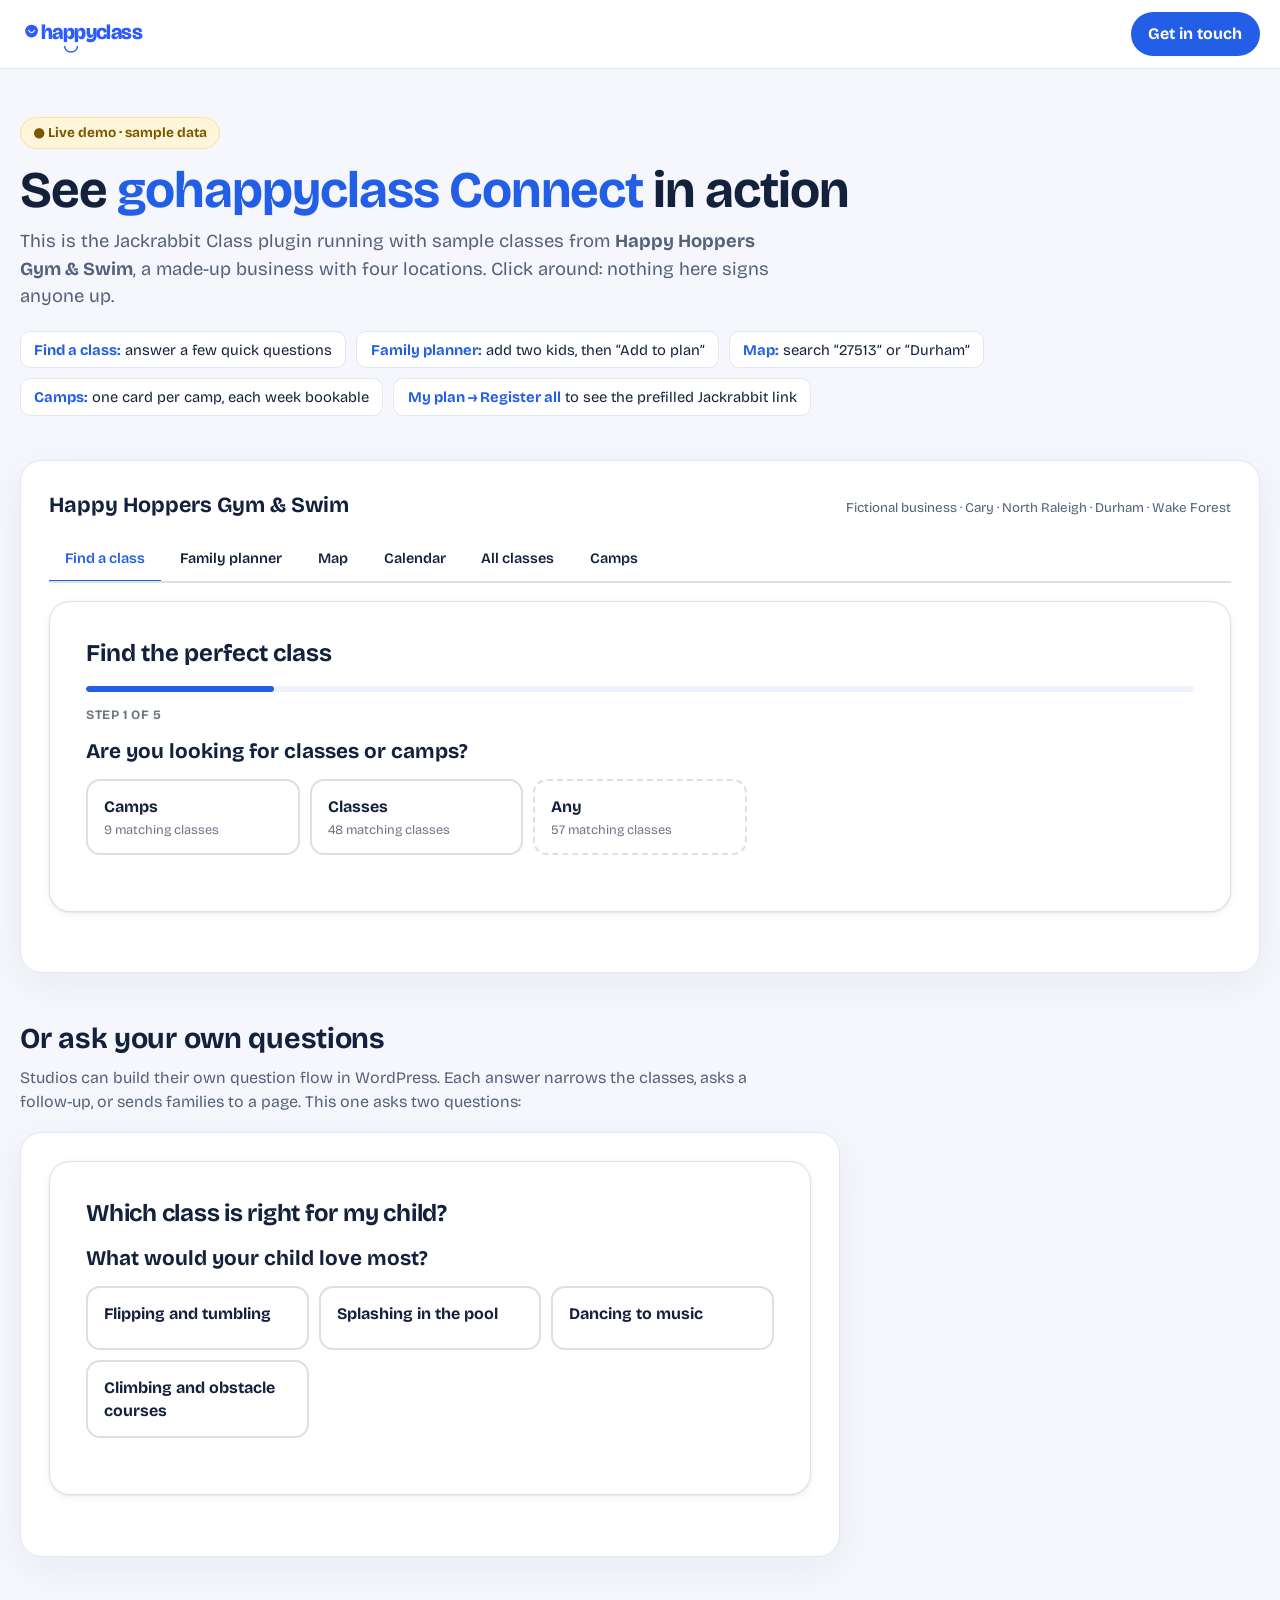
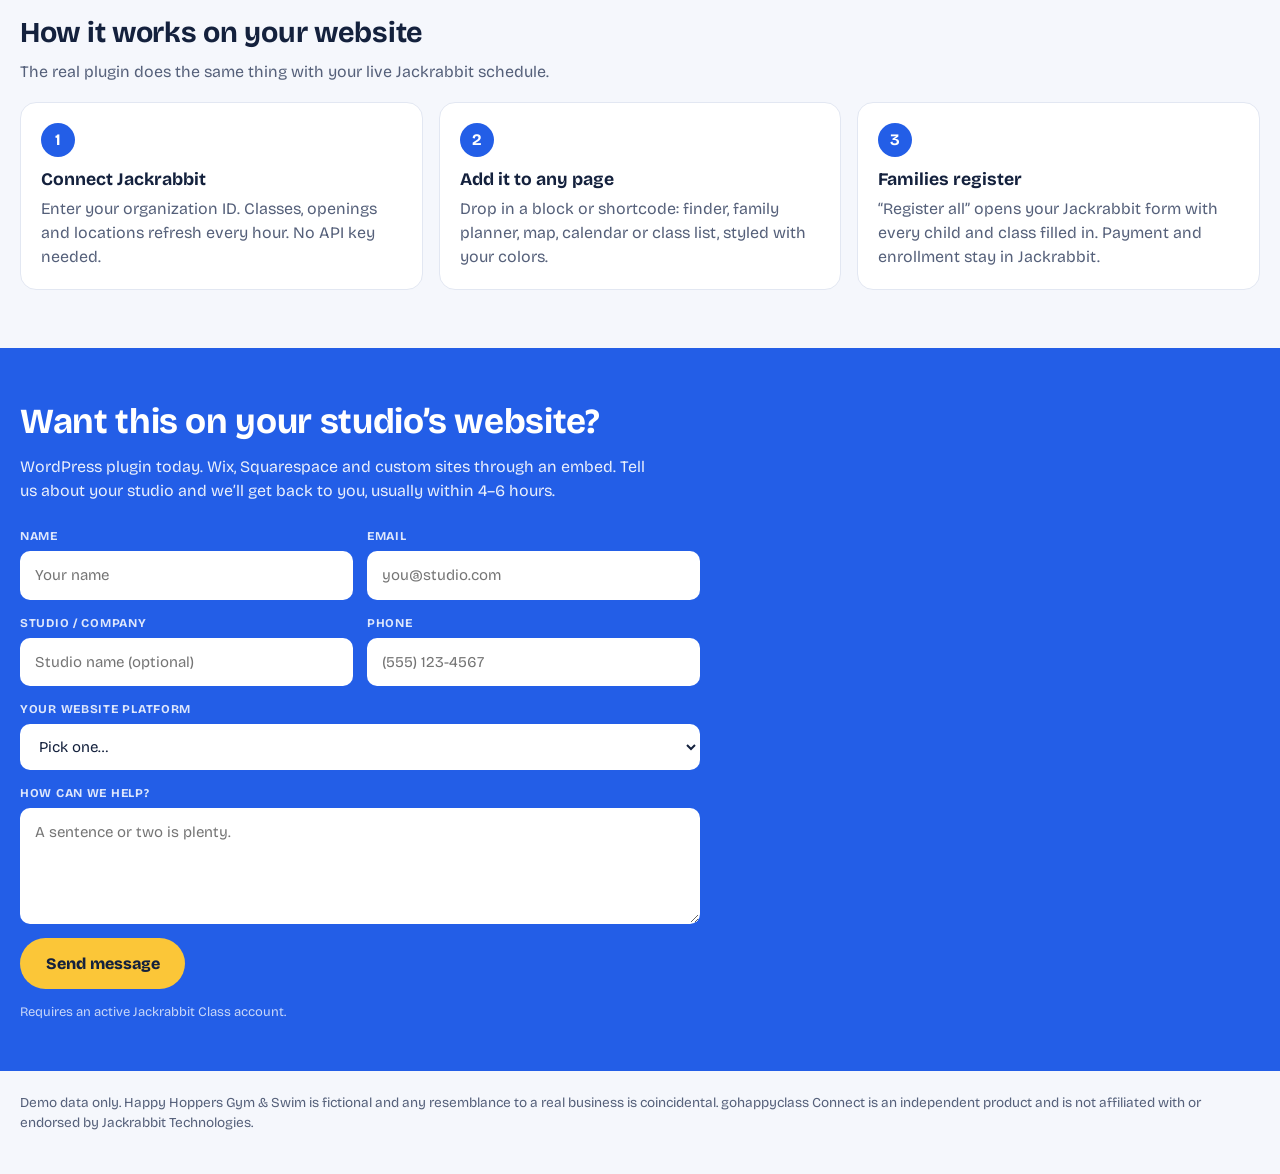
==== commit 969227f2: "Update live demo: camps tab and refreshed plugin assets Bring in the updated demo build (camps view," ====
--- a/demo/index.html
+++ b/demo/index.html
@@ -111,6 +111,7 @@
 				<li><strong>Find a class:</strong> answer a few quick questions</li>
 				<li><strong>Family planner:</strong> add two kids, then “Add to plan”</li>
 				<li><strong>Map:</strong> search “27513” or “Durham”</li>
+				<li><strong>Camps:</strong> one card per camp, each week bookable</li>
 				<li><strong>My plan → Register all</strong> to see the prefilled Jackrabbit link</li>
 			</ul>
 		</div>
@@ -122,7 +123,7 @@
 				<h2>Happy Hoppers Gym &amp; Swim</h2>
 				<small>Fictional business · Cary · North Raleigh · Durham · Wake Forest</small>
 			</div>
-			<div class="jrcc jrcc-widget" data-jrcc='{"widget":"app","tabs":"finder,family,map,calendar,classes","default":"finder","org":"","category":"","cat1":"","cat2":"","cat3":"","categories":"","exclude":"","keywords":"","location":"","type":"","age":"","hide_full":"","children":{"finder":{"mode":"guided","steps":"age,category,day,location","title":"Find the perfect class"},"map":{"layout":"split","height":560,"zoom":"","lat":"","lng":"","radius":25,"filters":"category,age,day,type"},"calendar":{"view":"week","views":"week,month,list","color_by":"category","filters":"category,age,location,type","weekends":"yes"},"classes":{"layout":"cards","filters":"search,category,age,day,location,type","sort":"day","limit":0}}}'>
+			<div class="jrcc jrcc-widget" data-jrcc='{"widget":"app","tabs":"finder,family,map,calendar,classes,camps","default":"finder","org":"","category":"","cat1":"","cat2":"","cat3":"","categories":"","exclude":"","keywords":"","location":"","type":"","age":"","hide_full":"","children":{"finder":{"mode":"guided","steps":"age,category,day,location","title":"Find the perfect class"},"map":{"layout":"split","height":560,"zoom":"","lat":"","lng":"","radius":25,"filters":"category,age,day,type"},"calendar":{"view":"week","views":"week,month,list","color_by":"category","filters":"category,age,location,type","weekends":"yes"},"classes":{"layout":"cards","filters":"search,category,age,day,location,type","sort":"day","limit":0}}}'>
 				<p class="jrcc-loading" role="status">Loading classes…</p>
 			</div>
 		</div>
--- a/demo/assets/css/frontend.css
+++ b/demo/assets/css/frontend.css
@@ -98,7 +98,7 @@
 .jrcc-table-wrap { overflow-x: auto; border: 1px solid var(--jrcc-line); border-radius: var(--jrcc-radius); }
 .jrcc-table { width: 100%; border-collapse: collapse; font-size: .9em; background: var(--jrcc-surface); margin: 0; }
 .jrcc-table th { text-align: left; font-size: .78em; text-transform: uppercase; letter-spacing: .04em; color: var(--jrcc-muted); background: var(--jrcc-soft); }
-.jrcc-table th, .jrcc-table td { padding: 12px 14px; border: 0; border-bottom: 1px solid var(--jrcc-line); vertical-align: top; }
+.jrcc-table th, .jrcc-table td { padding: 10px 12px; border: 0; border-bottom: 1px solid var(--jrcc-line); vertical-align: top; }
 .jrcc-table tr:last-child td { border-bottom: 0; }
 .jrcc-table tr.is-full td { color: var(--jrcc-muted); }
 .jrcc-td-action { text-align: right; }
@@ -255,7 +255,7 @@
 @media (prefers-reduced-motion: reduce) {
 	.jrcc *, .jrcc *::before { transition: none !important; animation: none !important; }
 }
-@container jrcc (max-width: 760px) {
+@container jrcc (max-width: 560px) {
 	.jrcc-table thead { display: none; }
 	.jrcc-table tr { display: block; padding: 10px 0; border-bottom: 1px solid var(--jrcc-line); }
 	.jrcc-table td { display: flex; justify-content: space-between; gap: 12px; padding: 4px 14px; border: 0; text-align: right; }
@@ -282,6 +282,9 @@
 
 .jrcc-fab { position: fixed; right: 20px; bottom: 20px; z-index: 99990; display: inline-flex; align-items: center; gap: 6px; padding: 12px 18px; border: 0; border-radius: 999px; background: var(--jrcc-primary); color: #fff; font: inherit; font-weight: 700; box-shadow: 0 8px 24px rgba(0, 0, 0, .25); cursor: pointer; }
 .jrcc-fab[hidden] { display: none; }
+.jrcc-fab-left { right: auto; left: 20px; }
+.jrcc-fab-center { right: auto; left: 50%; transform: translateX(-50%); }
+.jrcc-toast.is-above-fab { bottom: 84px; }
 .jrcc-fab:hover { background: color-mix(in srgb, var(--jrcc-primary) 85%, #000); }
 .jrcc-fab-count { display: grid; place-items: center; min-width: 24px; height: 24px; padding: 0 6px; margin-left: 4px; border-radius: 999px; background: #fff; color: var(--jrcc-primary); font-size: .85em; }
 
@@ -319,6 +322,8 @@
 .jrcc-plan-total small { grid-column: 1 / -1; }
 @media (max-width: 600px) {
 	.jrcc-fab { right: 12px; bottom: 12px; }
+	.jrcc-fab-left { right: auto; left: 12px; }
+	.jrcc-fab-center { right: auto; left: 50%; }
 	.jrcc-drawer { width: 100vw; }
 }
 
@@ -327,3 +332,18 @@
 .jrcc-demo-list ul { margin: 4px 0 0; padding-left: 1.1em; color: var(--jrcc-muted); }
 .jrcc-demo-url { display: block; padding: 10px 12px; border-radius: calc(var(--jrcc-radius) * .6); background: var(--jrcc-soft); font-size: .78em; word-break: break-all; white-space: pre-wrap; }
 .jrcc-demo-dialog .jrcc-badge { align-self: flex-start; }
+
+/* Camps */
+.jrcc-camp-card { border-top-color: var(--jrcc-accent); }
+.jrcc-sessions { list-style: none; margin: 0; padding: 0; display: grid; gap: 6px; }
+.jrcc-session { display: flex; flex-wrap: wrap; align-items: center; gap: 6px 10px; margin: 0; padding: 8px 10px; border-radius: calc(var(--jrcc-radius) * .6); background: var(--jrcc-soft); }
+.jrcc-session.is-full { opacity: .75; }
+.jrcc-session-main { display: flex; flex-direction: column; gap: 1px; flex: 1 1 10em; min-width: 0; font-size: .9em; }
+.jrcc-session .jrcc-btn { margin-left: auto; }
+.jrcc-options-list { list-style: none; margin: 0; padding: 0; display: grid; gap: 2px; }
+.jrcc-options-list li { margin: 0; }
+.jrcc-camp-strip { margin: 0 0 10px; padding: 10px; border-radius: var(--jrcc-radius); background: color-mix(in srgb, var(--jrcc-accent) 14%, var(--jrcc-surface)); }
+.jrcc-camp-strip h4 { margin: 0 0 8px; font-size: .8em; text-transform: uppercase; letter-spacing: .05em; }
+.jrcc-camp-strip-items { display: grid; grid-template-columns: repeat(auto-fill, minmax(min(100%, 240px), 1fr)); gap: 6px; }
+.jrcc-plan-camps { display: flex; flex-direction: column; gap: 8px; padding-top: 8px; border-top: 1px solid var(--jrcc-line); }
+.jrcc-plan-camps .jrcc-btn { white-space: normal; text-align: center; }
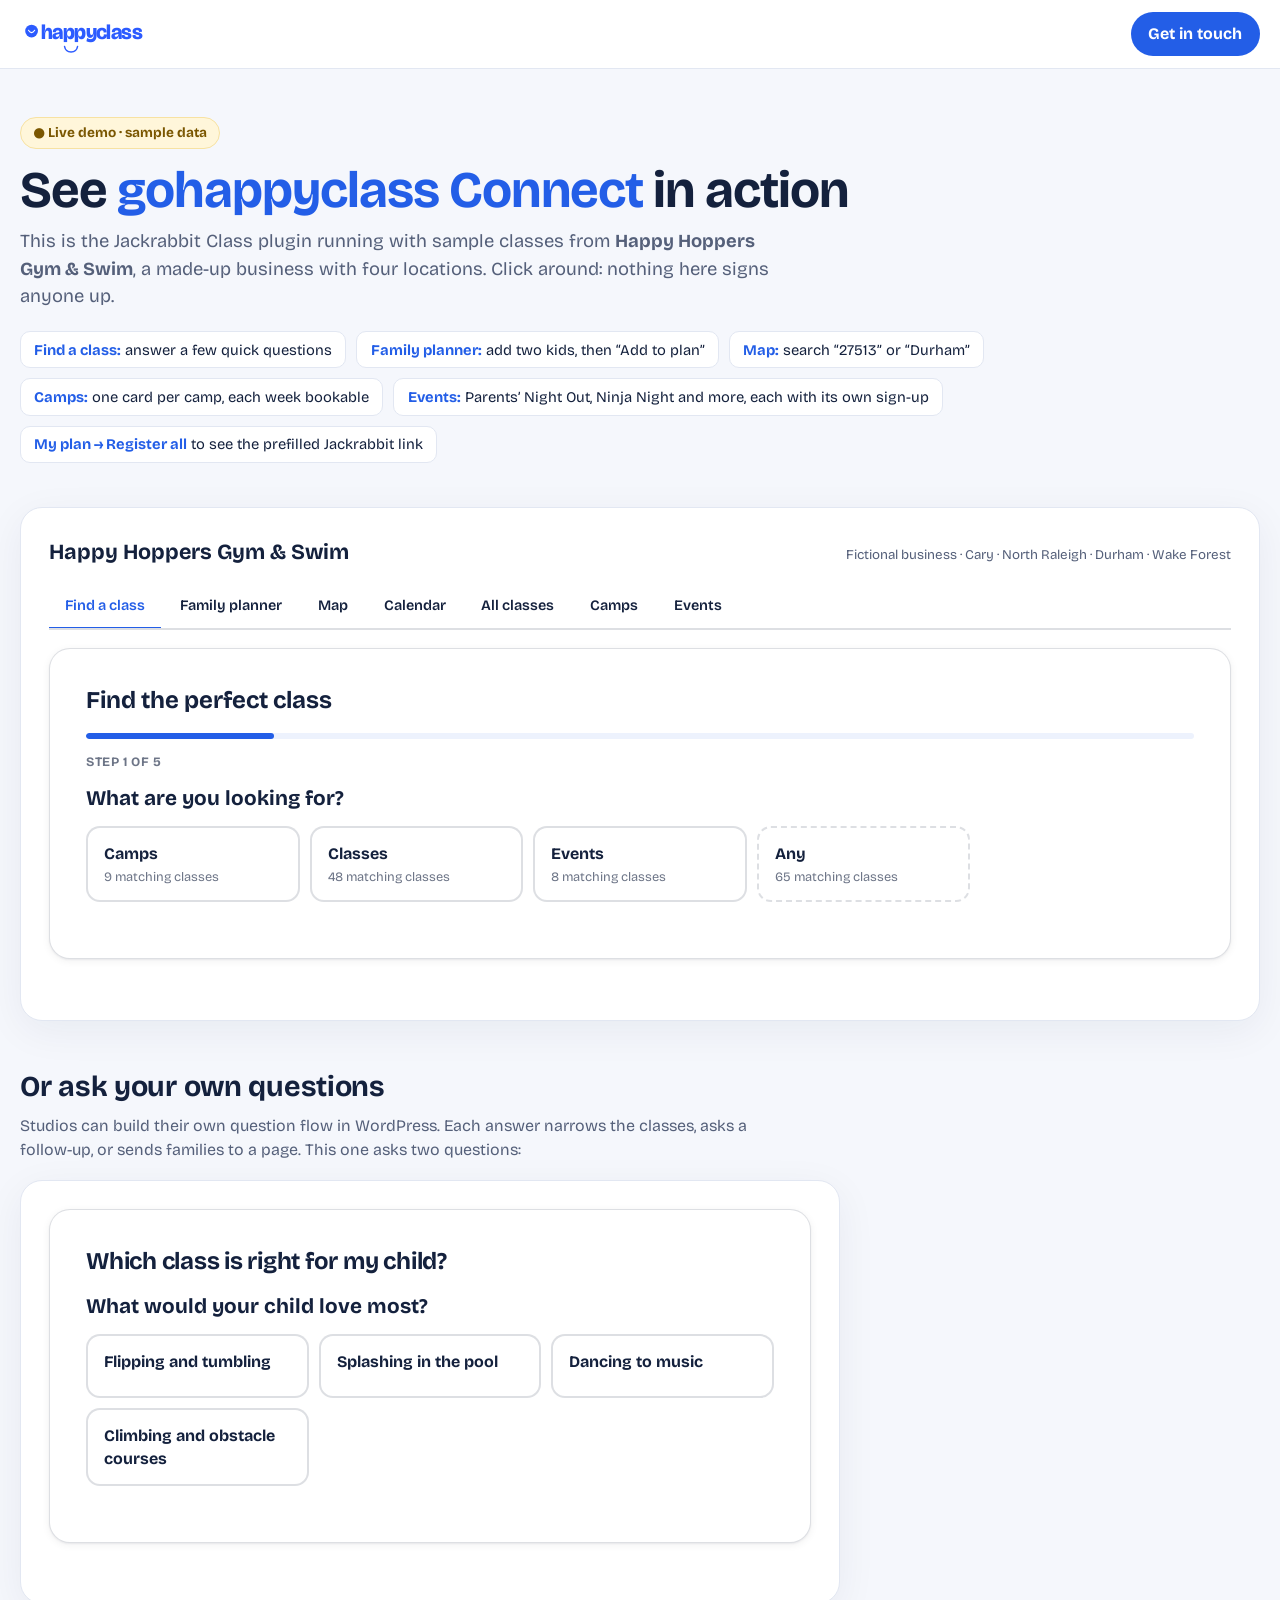
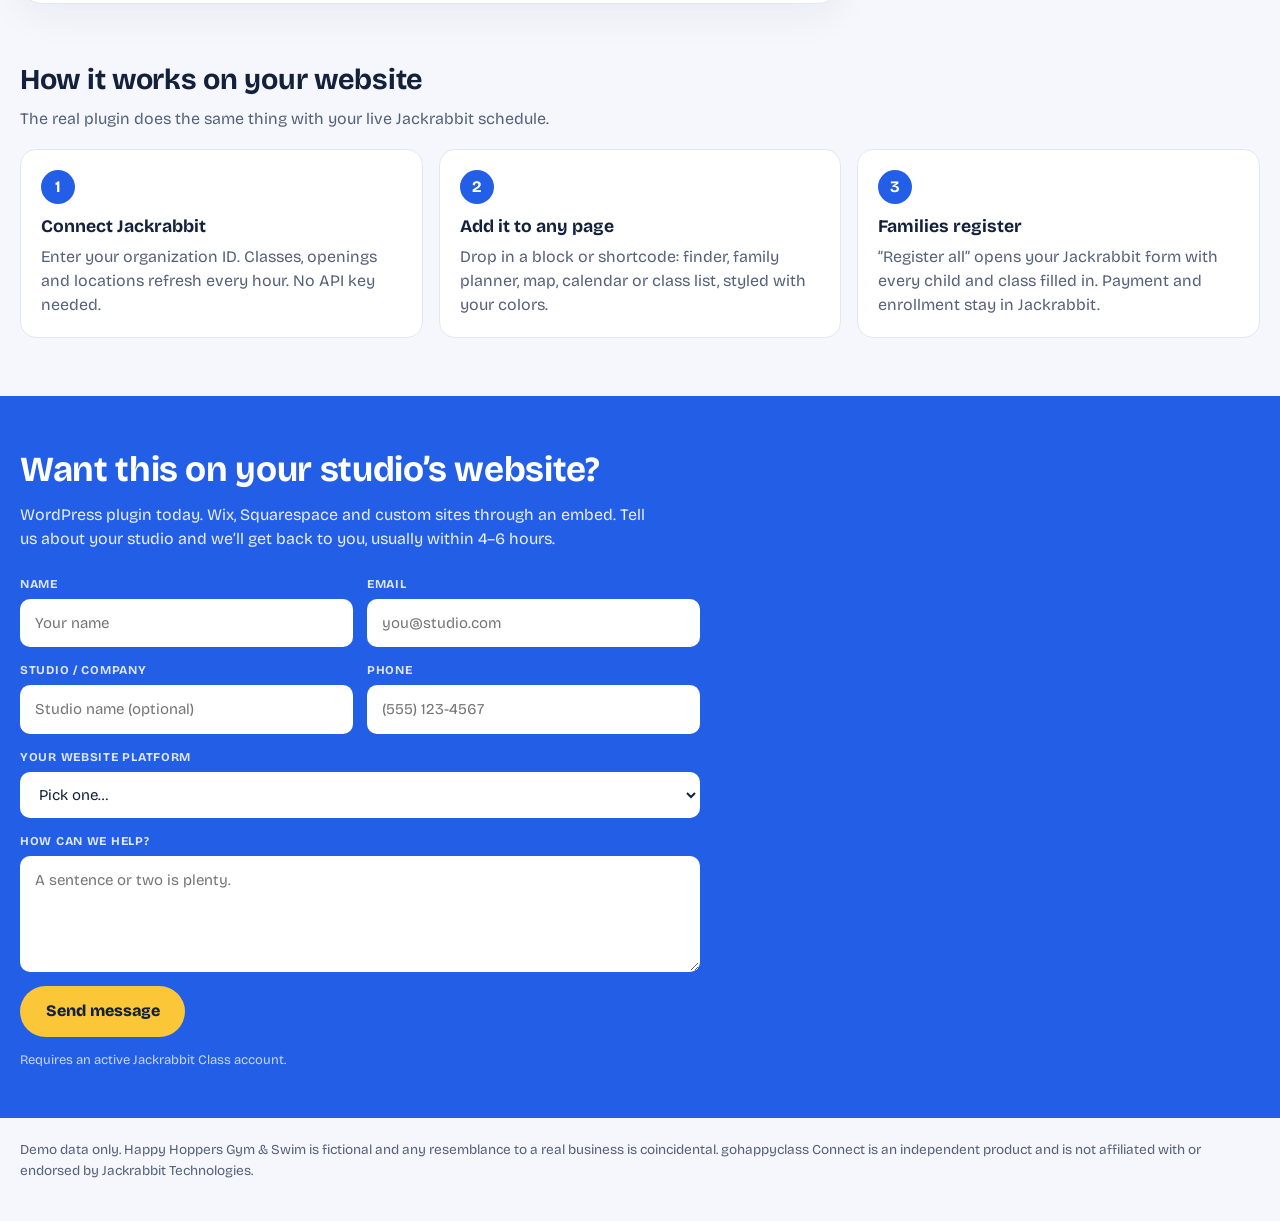
==== commit 6417d111: "Demo: add Events tab with sample events; update plugin assets to 1.4.0-beta - Plugin JS/CSS updated " ====
--- a/demo/index.html
+++ b/demo/index.html
@@ -112,6 +112,7 @@
 				<li><strong>Family planner:</strong> add two kids, then “Add to plan”</li>
 				<li><strong>Map:</strong> search “27513” or “Durham”</li>
 				<li><strong>Camps:</strong> one card per camp, each week bookable</li>
+				<li><strong>Events:</strong> Parents’ Night Out, Ninja Night and more, each with its own sign-up</li>
 				<li><strong>My plan → Register all</strong> to see the prefilled Jackrabbit link</li>
 			</ul>
 		</div>
@@ -123,7 +124,7 @@
 				<h2>Happy Hoppers Gym &amp; Swim</h2>
 				<small>Fictional business · Cary · North Raleigh · Durham · Wake Forest</small>
 			</div>
-			<div class="jrcc jrcc-widget" data-jrcc='{"widget":"app","tabs":"finder,family,map,calendar,classes,camps","default":"finder","org":"","category":"","cat1":"","cat2":"","cat3":"","categories":"","exclude":"","keywords":"","location":"","type":"","age":"","hide_full":"","children":{"finder":{"mode":"guided","steps":"age,category,day,location","title":"Find the perfect class"},"map":{"layout":"split","height":560,"zoom":"","lat":"","lng":"","radius":25,"filters":"category,age,day,type"},"calendar":{"view":"week","views":"week,month,list","color_by":"category","filters":"category,age,location,type","weekends":"yes"},"classes":{"layout":"cards","filters":"search,category,age,day,location,type","sort":"day","limit":0}}}'>
+			<div class="jrcc jrcc-widget" data-jrcc='{"widget":"app","tabs":"finder,family,map,calendar,classes,camps,events","default":"finder","org":"","category":"","cat1":"","cat2":"","cat3":"","categories":"","exclude":"","keywords":"","location":"","type":"","age":"","hide_full":"","children":{"finder":{"mode":"guided","steps":"age,category,day,location","title":"Find the perfect class"},"map":{"layout":"split","height":560,"zoom":"","lat":"","lng":"","radius":25,"filters":"category,age,day,type"},"calendar":{"view":"week","views":"week,month,list","color_by":"category","filters":"category,age,location,type","weekends":"yes"},"classes":{"layout":"cards","filters":"search,category,age,day,location,type","sort":"day","limit":0}}}'>
 				<p class="jrcc-loading" role="status">Loading classes…</p>
 			</div>
 		</div>
--- a/demo/assets/css/frontend.css
+++ b/demo/assets/css/frontend.css
@@ -70,6 +70,7 @@
 /* Badges */
 .jrcc-badge { display: inline-flex; align-items: center; padding: .15em .6em; border-radius: 999px; font-size: .72em; font-weight: 700; letter-spacing: .03em; text-transform: uppercase; background: var(--jrcc-soft); color: var(--jrcc-primary); white-space: nowrap; }
 .jrcc-badge-camp { background: color-mix(in srgb, var(--jrcc-accent) 22%, var(--jrcc-surface)); color: color-mix(in srgb, var(--jrcc-accent) 55%, #000); }
+.jrcc-badge-event { background: #efe7fb; color: #5b3a99; }
 .jrcc-badge-cat { background: transparent; border: 1px solid var(--jrcc-line); color: var(--jrcc-muted); text-transform: none; letter-spacing: 0; font-weight: 600; }
 .jrcc-badge-low { background: #fff1e0; color: #a14a00; text-transform: none; letter-spacing: 0; }
 .jrcc-badge-full { background: #f3f4f6; color: #555; }
